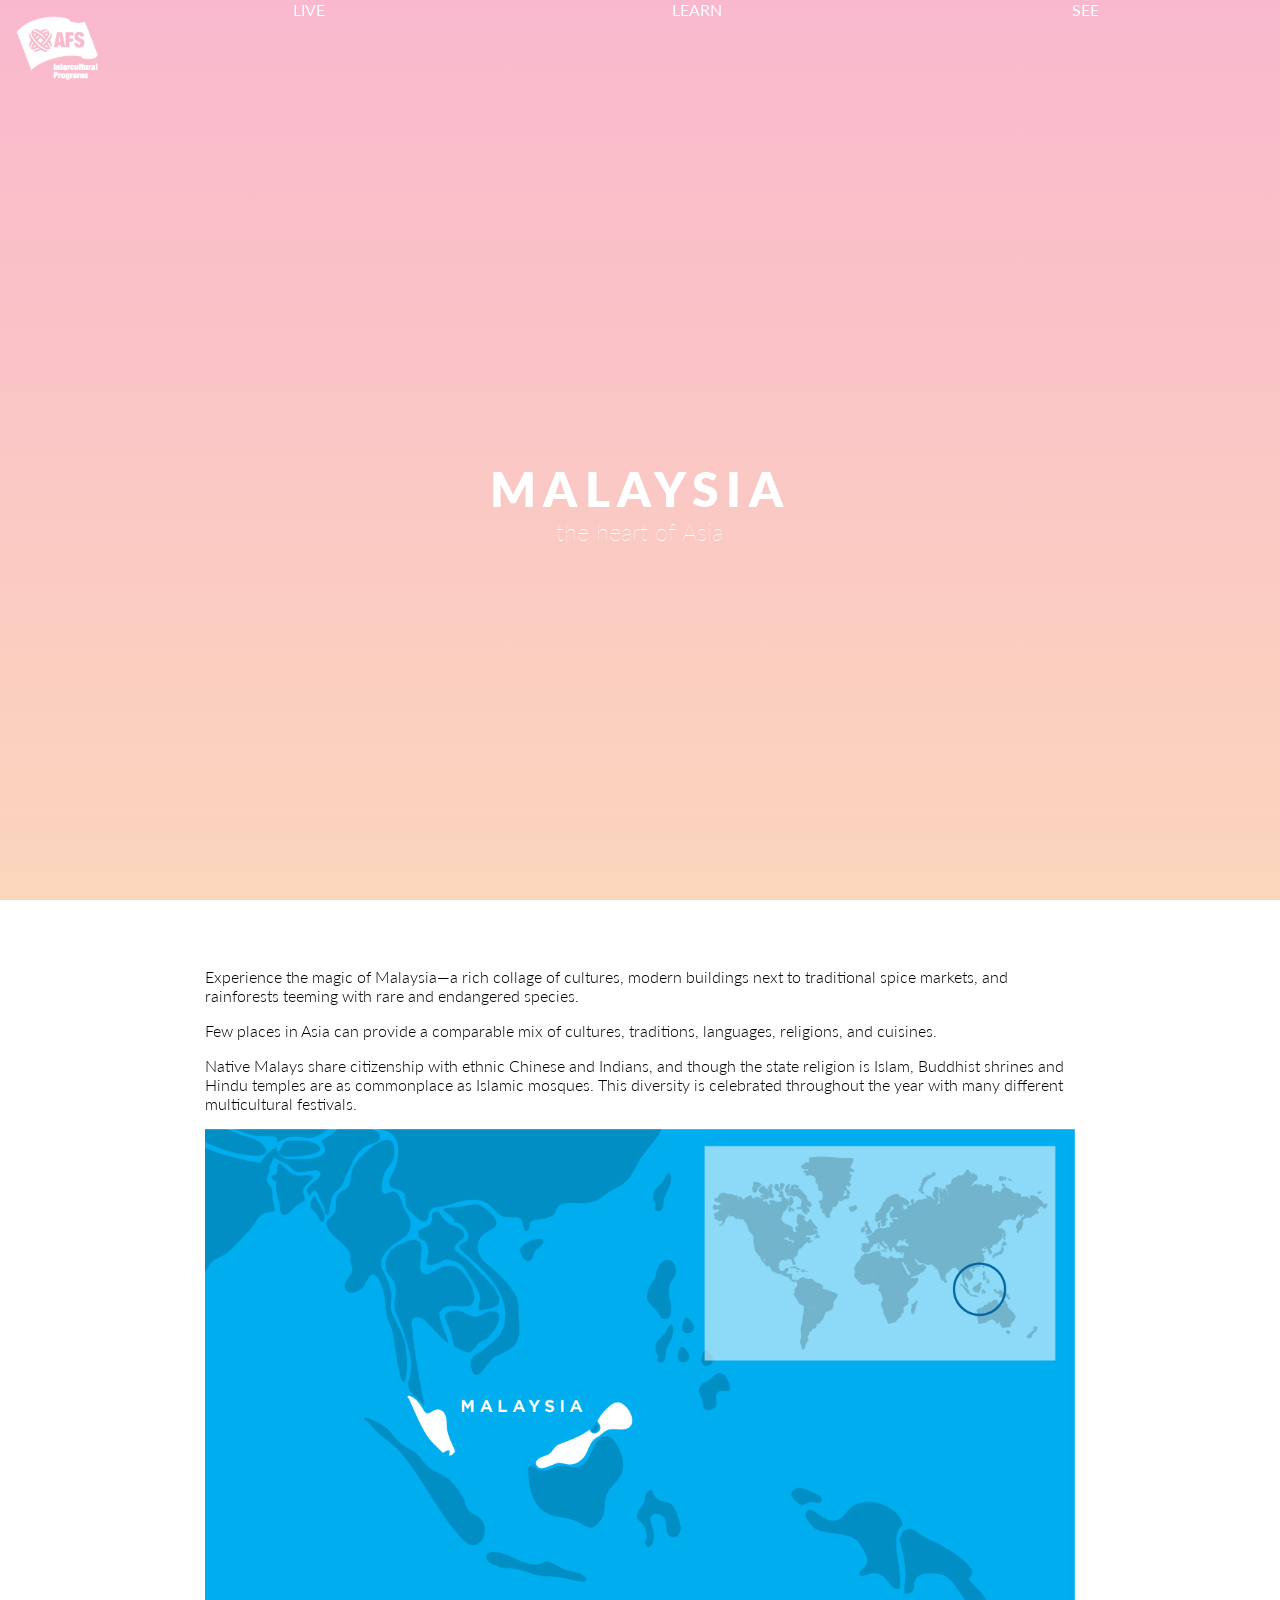
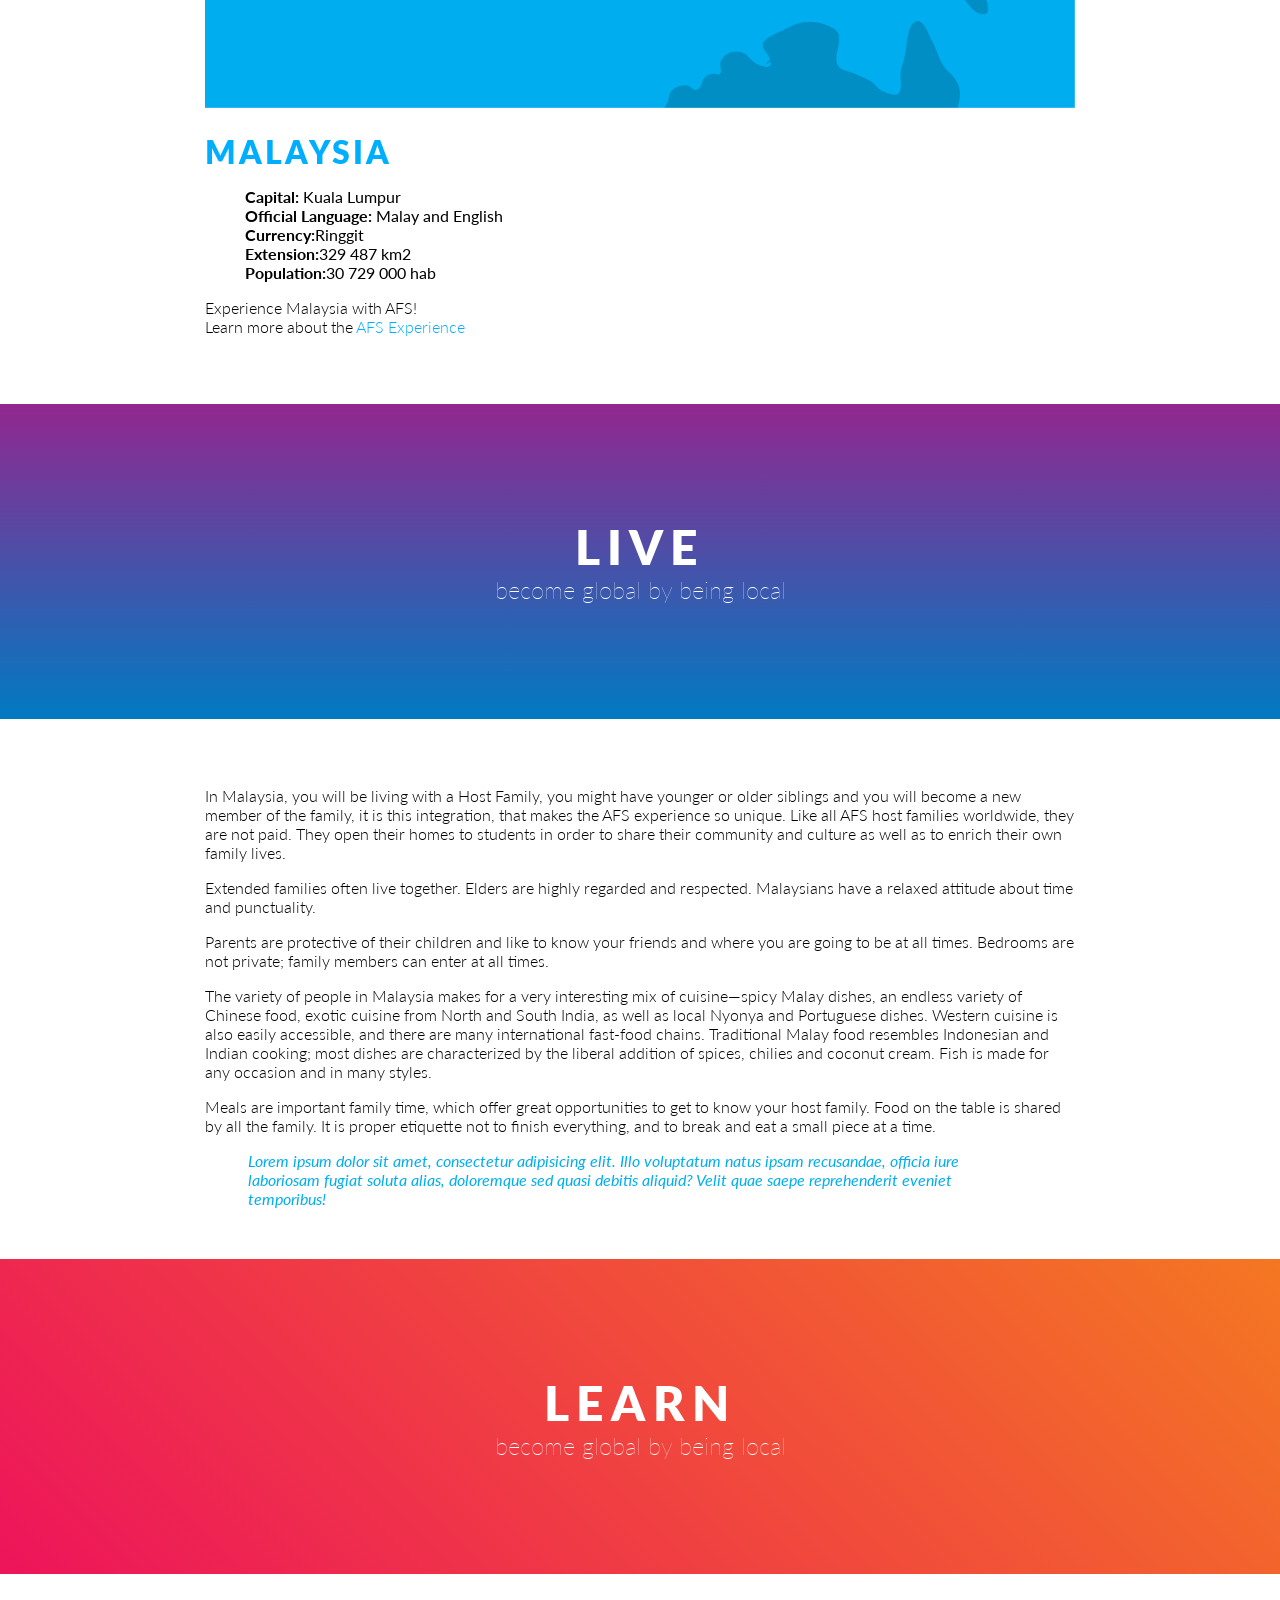
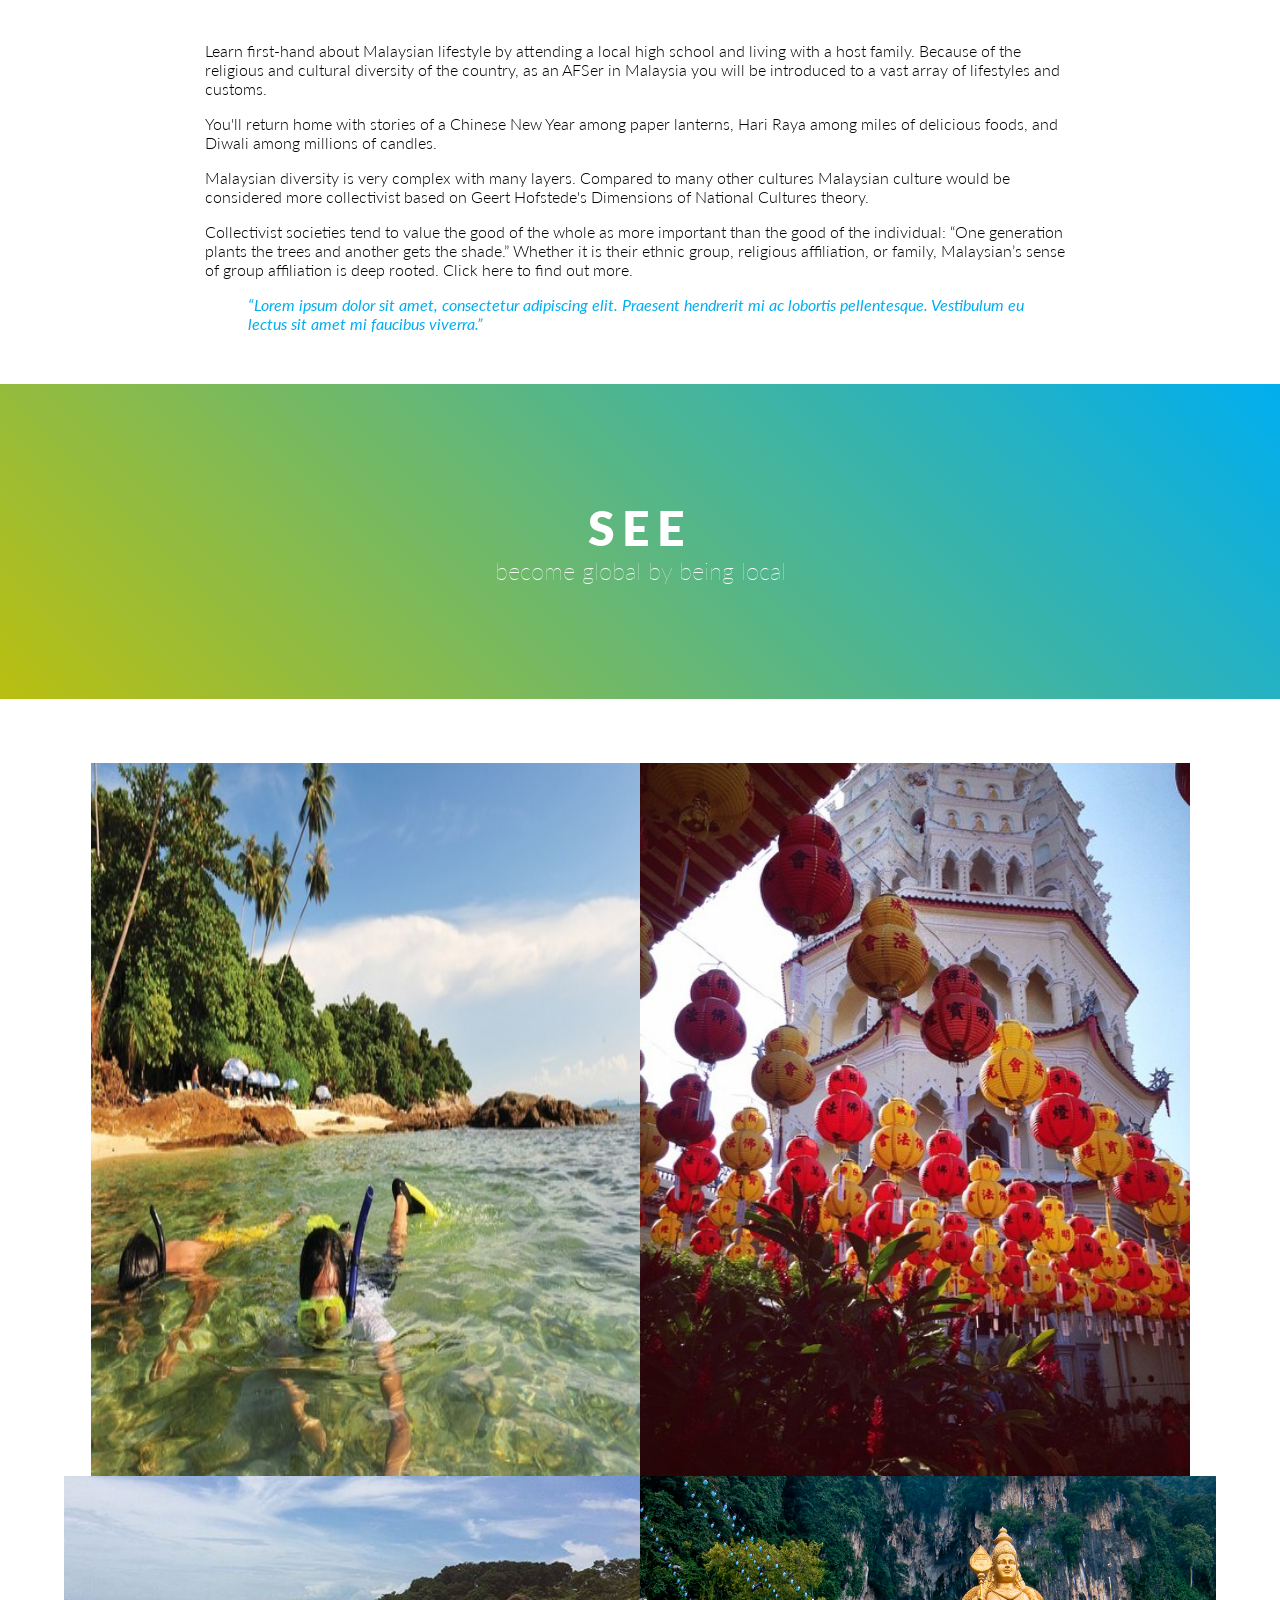
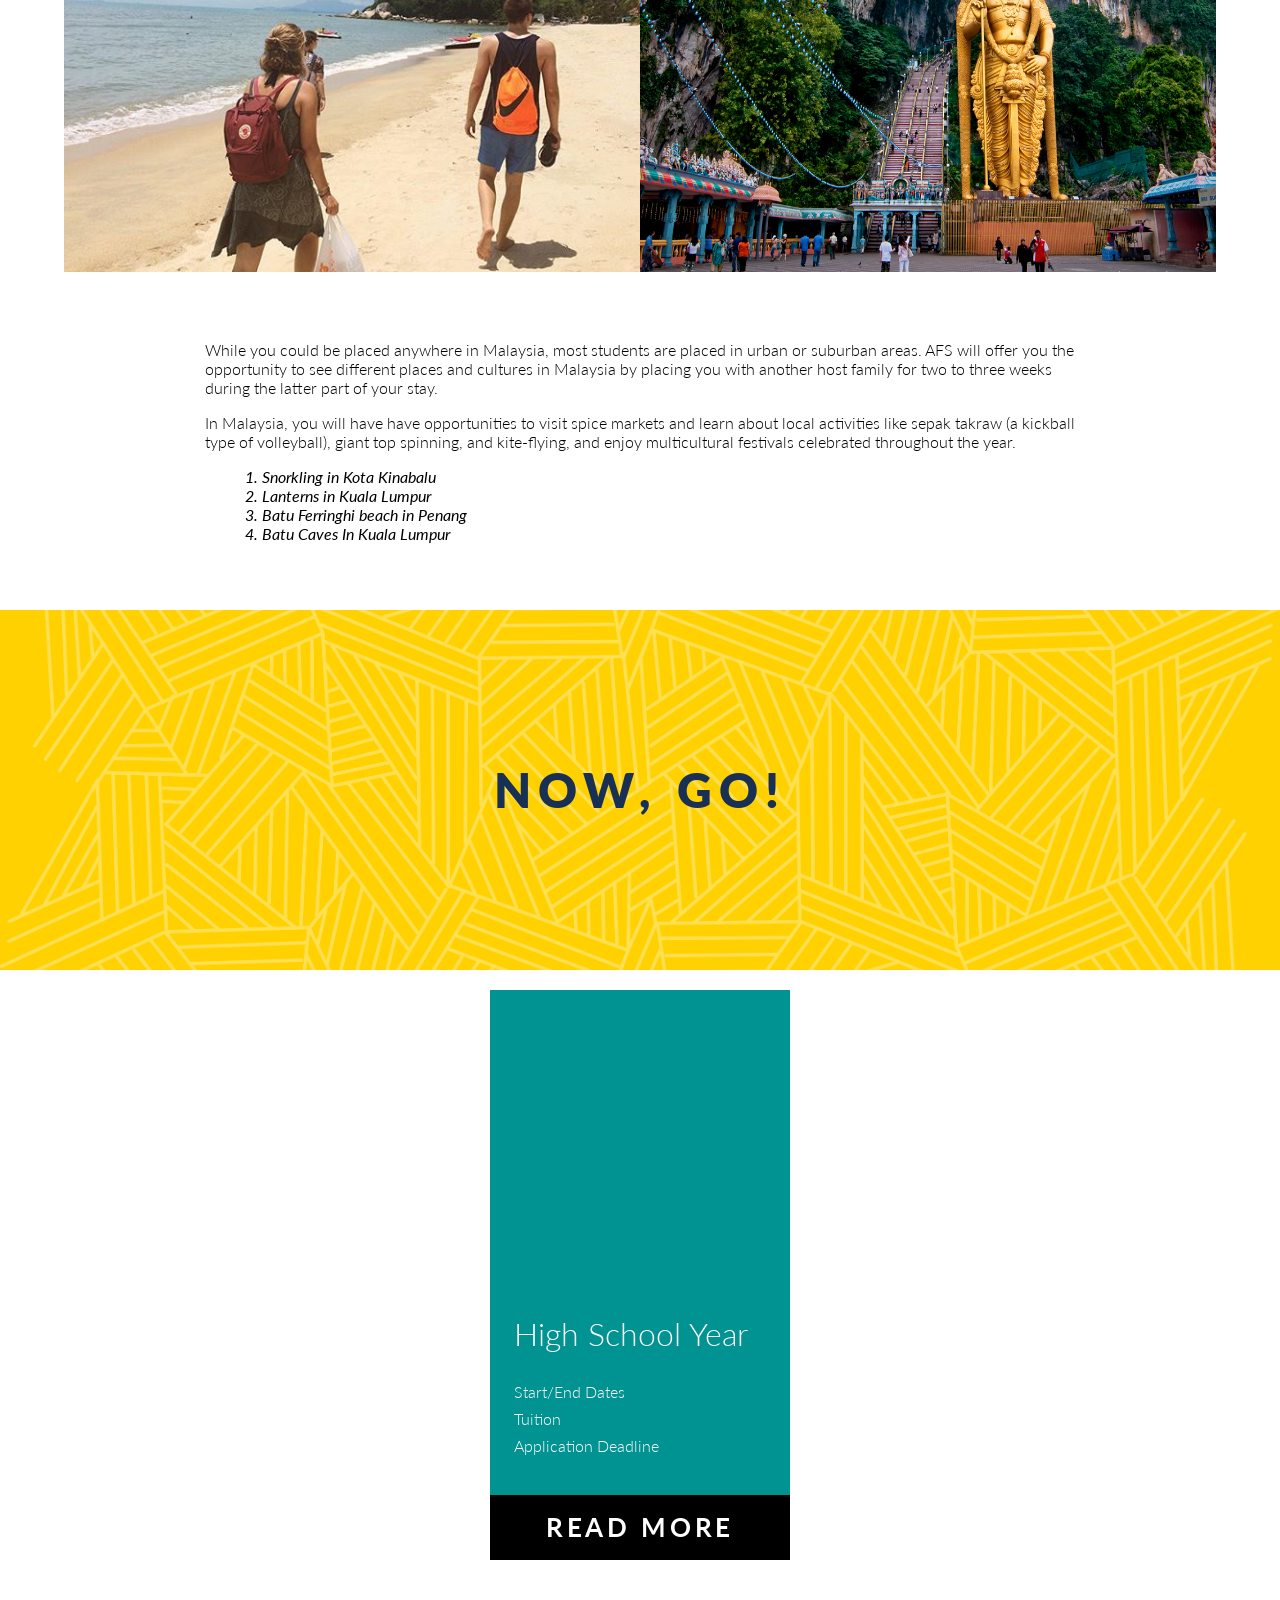
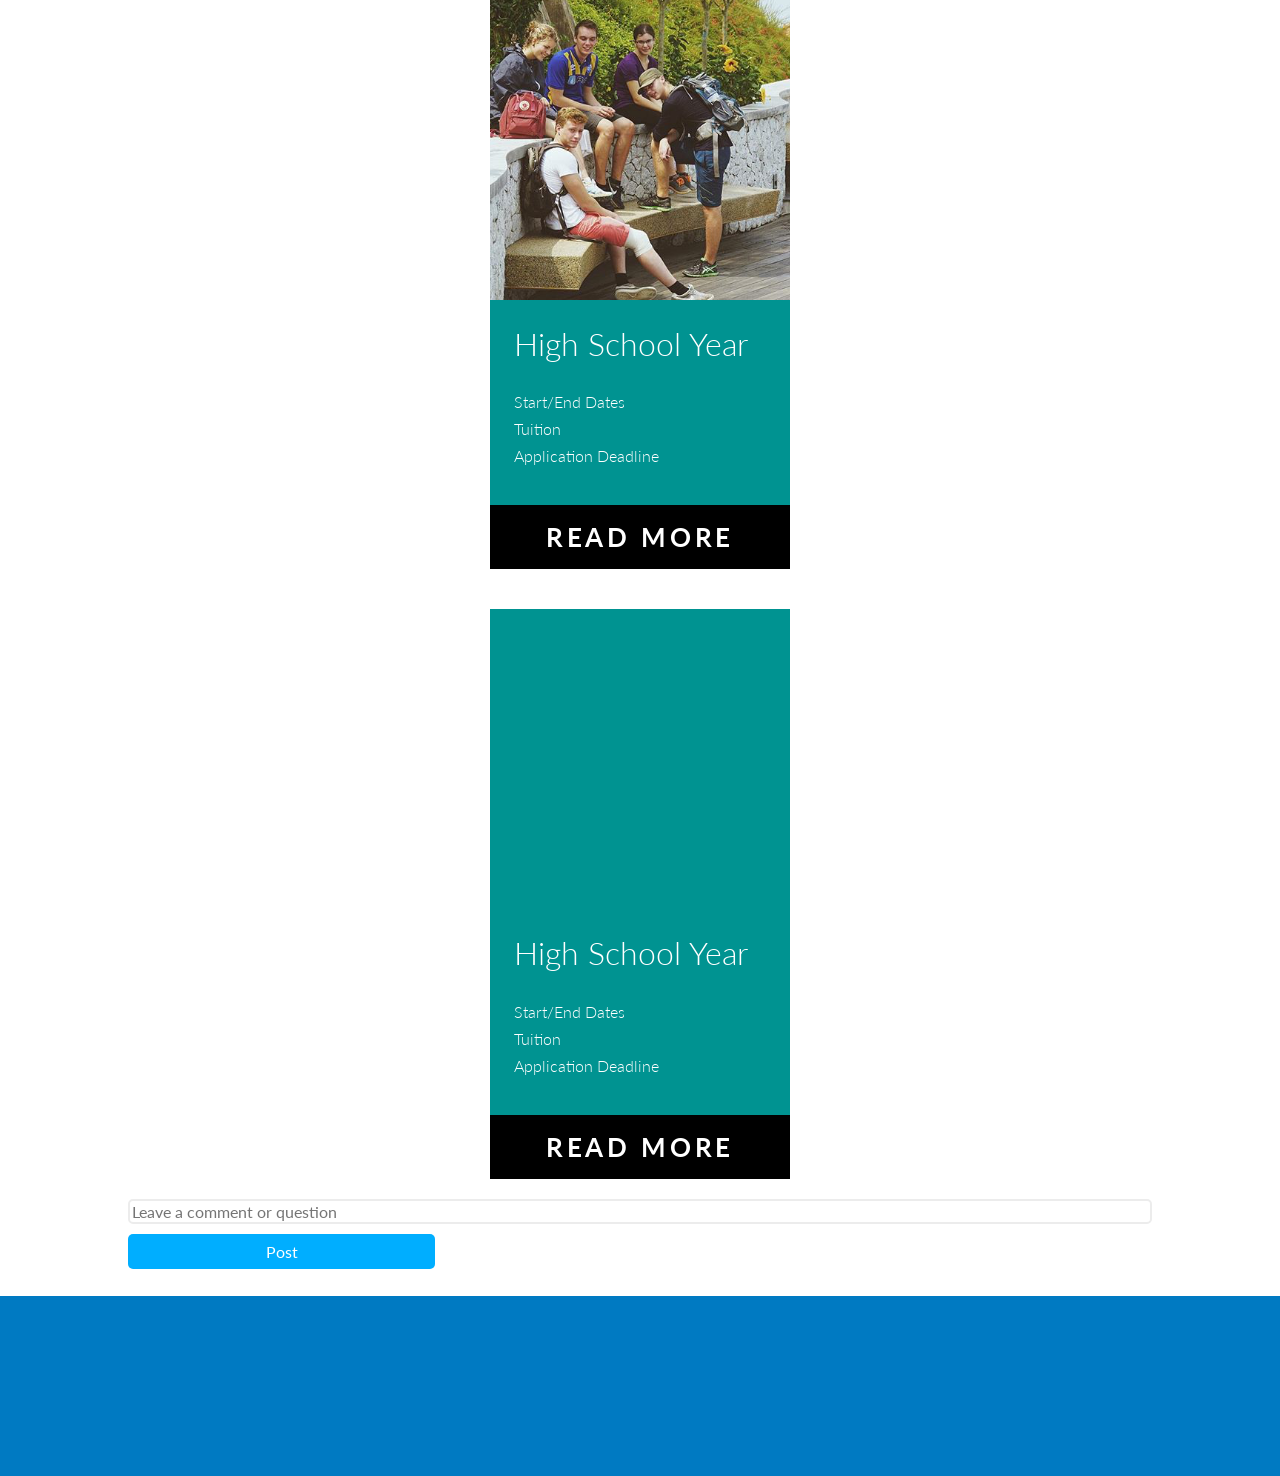
==== index.html @ bae93a2f "1.0 nav broken" ====
<!DOCTYPE html>
<html lang="en">

<head>
  <link href='https://fonts.googleapis.com/css?family=Lato:400,900,700,300italic,300,400italic' rel='stylesheet' type='text/css'>
  <meta charset="UTF-8">
  <meta name="viewport" content="width=device-width, initial-scale=1">
  <meta name="viewport" content="width=device-width, initial-scale=1.0">
  <title>Malaysia</title>
  <link rel="stylesheet" href="css/normalize.css">
  <link rel="stylesheet" href="css/style.css">

</head>

<body id="top">
  <header class="main-hero container">
    <video autoplay loop poster="polina.jpg" id="heroVideo">
      <source src="assets/video_1.webm" type="video/webm">
      <source src="assets/video_1.mp4" type="video/mp4">
    </video>
    <div class="headerContent">
      <div id="nav" class="nav container">
        <div class="logo">
          <img src="assets/logo-05.png" alt="logo" />
        </div>
        <div class="nav-buttons container">
          <a href="#live">LIVE</a>
          <a href="#learn">LEARN</a>
          <a href="#see">SEE</a>
          <a href="#top" id="arrowTop" class="arrow-top">
            <div class="arrowNav"></div>
          </a>
        </div>
      </div>
      <div class="hero-name-wrap">
        <h1 class="country hero-name">MALAYSIA</h1>
        <h2 class="tagline">the heart of Asia</h2>
      </div>
  </header>
  <main>
    <section class="Description content">
      <p>Experience the magic of Malaysia—a rich collage of cultures, modern buildings next to traditional spice markets, and rainforests teeming with rare and endangered species.</p>
      <p>Few places in Asia can provide a comparable mix of cultures, traditions, languages, religions, and cuisines. </p>
      <p>Native Malays share citizenship with ethnic Chinese and Indians, and though the state religion is Islam, Buddhist shrines and Hindu temples are as commonplace as Islamic mosques. This diversity is celebrated throughout the year with many different
        multicultural festivals.</p>
      <section class="country-stats">
        <div class="map">
          <img src="assets/map-05.png" alt="map">
        </div>
        <div class="stats">
          <h1>MALAYSIA</h1>
          <ul class="stats-categories">
            <li><b>Capital:  </b>Kuala Lumpur</li>
            <li><b>Official Language:  </b>Malay and English</li>
            <li><b>Currency:</b>Ringgit</li>
            <li><b>Extension:</b>329 487 km2</li>
            <li><b>Population:</b>30 729 000 hab</li>
          </ul>
          <p>Experience Malaysia with AFS!
            <br> Learn more about the <a href="#">AFS Experience</a></p>
        </div>
      </section>
    </section>

    <div id="live">
      <div class="live-hero-wrap hero-wrap">
        <section class=" live-hero container hero">
          <h1 class="hero-name">LIVE</h1>
          <h2 class="tagline">become global by being local</h2>
        </section>
      </div>
      <section class="content">
        <p>In Malaysia, you will be living with a Host Family, you might have younger or older siblings and you will become a new member of the family, it is this integration, that makes the AFS experience so unique. Like all AFS host families worldwide,
          they are not paid. They open their homes to students in order to share their community and culture as well as to enrich their own family lives. </p>
        <p>Extended families often live together. Elders are highly regarded and respected. Malaysians have a relaxed attitude about time and punctuality.</p>
        <p>Parents are protective of their children and like to know your friends and where you are going to be at all times. Bedrooms are not private; family members can enter at all times.</p>
        <p>The variety of people in Malaysia makes for a very interesting mix of cuisine—spicy Malay dishes, an endless variety of Chinese food, exotic cuisine from North and South India, as well as local Nyonya and Portuguese dishes. Western cuisine is
          also easily accessible, and there are many international fast-food chains. Traditional Malay food resembles Indonesian and Indian cooking; most dishes are characterized by the liberal addition of spices, chilies and coconut cream. Fish is made
          for any occasion and in many styles.</p>
        <p>Meals are important family time, which offer great opportunities to get to know your host family. Food on the table is shared by all the family. It is proper etiquette not to finish everything, and to break and eat a small piece at a time.</p>
        <blockquote> Lorem ipsum dolor sit amet, consectetur adipisicing elit. Illo voluptatum natus ipsam recusandae, officia iure laboriosam fugiat soluta alias, doloremque sed quasi debitis aliquid? Velit quae saepe reprehenderit eveniet temporibus!</blockquote>
      </section>
    </div>
    <div id="learn">
      <div class="learn-hero-wrap hero-wrap">
        <section class="learn-hero container hero ">
          <h1 class="hero-name">LEARN</h1>
          <h2 class="tagline">become global by being local</h2>
        </section>
      </div>
      <section class="content">
        <p>Learn first-hand about Malaysian lifestyle by attending a local high school and living with a host family. Because of the religious and cultural diversity of the country, as an AFSer in Malaysia you will be introduced to a vast array of lifestyles
          and customs.
        </p>
        <p>You'll return home with stories of a Chinese New Year among paper lanterns, Hari Raya among miles of delicious foods, and Diwali among millions of candles.</p>
        <p>Malaysian diversity is very complex with many layers. Compared to many other cultures Malaysian culture would be considered more collectivist based on Geert Hofstede's Dimensions of National Cultures theory.</p>
        <p>Collectivist societies tend to value the good of the whole as more important than the good of the individual: “One generation plants the trees and another gets the shade.” Whether it is their ethnic group, religious affiliation, or family, Malaysian’s
          sense of group affiliation is deep rooted. Click here to find out more.</p>
        <blockquote>“Lorem ipsum dolor sit amet, consectetur adipiscing elit. Praesent hendrerit mi ac lobortis pellentesque. Vestibulum eu lectus sit amet mi faucibus viverra.”</blockquote>
      </section>
    </div>
    <div id="see">
      <div class="see-hero-wrap hero-wrap">
        <section class="hero see-hero container">
          <h1 class="hero-name">SEE</h1>
          <h2 class="tagline">become global by being local</h2>
        </section>
      </div>
      <div class="photo-gallery container">
        <div class="photo-row container">
          <img src="assets/snorkling.jpg" alt="">
          <img src="assets/lanterns.png" alt="">
        </div>
        <div class="photo-row container">
          <img src="assets/beach.png" alt="">
          <img src="assets/caves.png" alt="">
        </div>
      </div>
      <div class="content">
        <p>While you could be placed anywhere in Malaysia, most students are placed in urban or suburban areas. AFS will offer you the opportunity to see different places and cultures in Malaysia by placing you with another host family for two to three weeks
          during the latter part of your stay.</p>
        <p>In Malaysia, you will have have opportunities to visit spice markets and learn about local activities like sepak takraw (a kickball type of volleyball), giant top spinning, and kite-flying, and enjoy multicultural festivals celebrated throughout
          the year.</p>
        <ol class="photo-tags">
          <li>1. Snorkling in Kota Kinabalu</li>
          <li>2. Lanterns in Kuala Lumpur</li>
          <li>3. Batu Ferringhi beach in Penang</li>
          <li>4. Batu Caves In Kuala Lumpur</li>
        </ol>
      </div>
    </div>
    <div class="nowgo hero container">
      <div class="texture container">
        <h1 class="hero-name">NOW, GO!</h1>
      </div>
    </div>
    <section class="programs container">
      <div class="program-cards container">
        <div class="program-hero ph1"></div>
        <div class="program-info">
          <h1>High School Year</h1>
          <ul>
            <li>Start/End Dates</li>
            <li>Tuition</li>
            <li>Application Deadline</li>
          </ul>
        </div>
        <a href="#" class="program-more">
          <h1>READ MORE</h1>
        </a>
      </div>
      <div class="program-cards container">
        <div class="program-hero ph2"></div>
        <div class="program-info">
          <h1>High School Year</h1>
          <ul>
            <li>Start/End Dates</li>
            <li>Tuition</li>
            <li>Application Deadline</li>
          </ul>
        </div>
        <a href="#" class="program-more">
          <h1>READ MORE</h1>
      </div>
      </a>
      <div class="program-cards container">
        <div class="program-hero ph3"></div>
        <div class="program-info">
          <h1>High School Year</h1>
          <ul>
            <li>Start/End Dates</li>
            <li>Tuition</li>
            <li>Application Deadline</li>
          </ul>
        </div>
        <a href="#" class="program-more">
          <h1>READ MORE</h1>
        </a>
      </div>
    </section>
    <div class="comments container">
      <input type="text" name="comments" placeholder="Leave a comment or question">
      <button>Post</button>
    </div>
  </main>
  <footer></footer>
  <script src="https://ajax.googleapis.com/ajax/libs/jquery/2.1.3/jquery.min.js"></script>
  <script src="js/script.js">
  </script>
</body>

</html>
---- css/style.css ----
* {
  font-family: 'Lato', sans-serif;
  box-sizing: border-box;
  overflow: auto;
}

.arrow-box {
  height: auto;
  background: linear-gradient(rgba(0, 0, 0, 0.3), rgba(0, 0, 0, 0.3));
  height: 3%;
}

.arrow-down {
  width: 0;
  height: 0;
  border-left: 10px solid transparent;
  border-right: 10px solid transparent;
  border-top: 10px solid #f47722;
  z-index: 300;
  margin: auto;
}

.arrow-top {
  display: none;
  width: 0;
}

.arrowNav {
  width: 0;
  height: 0;
  border-left: 10px solid transparent;
  border-right: 10px solid transparent;
  border-bottom: 10px solid white;
  z-index: 10000;
  margin: auto;
}

blockquote {
  padding: 0 5%;
  margin-left: auto;
  margin-right: auto;
  font-style: italic;
  color: #00aeef;
  margin: 0;
}

.comments {
  margin: auto;
  flex-direction: column;
  width: 80%;
}

.comments button {
  width: 30%;
  padding: 8px;
  background-color: #00aeff;
  border-radius: 5px;
  color: white;
  border: 0;
}

.comments button:hover {
  background-color: #007ac2;
}

.comments input {
  border-radius: 5px;
  border: 2px solid #ececec;
  margin-bottom: 10px;
}

.comments input:focus {
  border-radius: 3px solid #ececec;
}

.container {
  -webkit-display: flex;
  -moz-display: flex;
  -ms-display: flex;
  -o-display: flex;
  display: flex;
}

.content {
  margin: 0 8%;
  padding: 4% 8%;
}

.content p {
  font-weight: 300;
}

.country {
  align-self: center;
  font-size: 45px;
  margin: 0;
  letter-spacing: 0.15em;
}

footer {
  width: 100%;
  height: 20vh;
  background-color: #007ac2;
  margin-top: 3vh;
}

.hero {
  color: white;
  background-size: cover;
  position: relative;
  flex-direction: column;
  align-items: center;
  justify-content: center;
}

.hero h1 {
  margin: 0;
  font-weight: 800;
  letter-spacing: 0.15em;
}

.hero-name {
  font-size: 3em;
  font-weight: 800;
}

.hero-name-wrap {
  margin: auto;
  text-align: center;
}

.hero-wrap {
  height: 35vh;
  overflow: hidden;
}

.live-hero-wrap {
  background: linear-gradient(#92278f, #007ac2);
}

.live-hero {
  background-image: url("../assets/food-05.png");
  background-size: contain;
  background-attachment: fixed;
  background-repeat: no-repeat;
  overflow: hidden;
  z-index: 100;
  height: 100%;
}

.learn-hero {
  background-image: url("../assets/hand-05.png");
  background-size: contain;
  background-attachment: fixed;
  background-repeat: no-repeat;
  background-position: top left;
  overflow: hidden;
  z-index: 100;
  height: 100%;
}

.learn-hero-wrap {
  background: linear-gradient(45deg, #ed145b, #f47722);
}

.logo {
  height: auto;
  overflow: hidden;
}

.logo img {
  max-width: 100%;
  max-height: 100%;
  padding: 15px;
}

/*.main-content {
  flex-direction: column;
  width: 100%;
  height: 100%;
  justify-content: space-between;
  top: 0;
  left: 0;
  background-image: url('../assets/towers-05.png');
  background-size: contain;
  background-attachment: fixed;
  background-repeat: no-repeat;
  background-position: bottom right;
  overflow: hidden;
}*/
.main-hero {
  /*background: linear-gradient(rgba(237, 20, 91, 1), rgba(244, 119, 34, 1));*/
  color: white;
  top: 0;
  right: 0;
  bottom: 0;
  left: 0;
  height: 100vh;
  width: 100%;
  background-size: cover;
  flex-direction: column;
}

.map img {
  width: 100%;
}

.nav {
  flex-direction: row;
  width: 100%;
  overflow: hidden;
  z-index: 10000;
  position: relative;
}

.navScroll {
  position: fixed;
  flex-direction: row;
  top: 0;
  left: 0;
  width: 100%;
  overflow: hidden;
  height: 5%;
  z-index: 100000;
  justify-content: center;
  background: linear-gradient(rgba(0, 0, 0, 0.5), rgba(0, 0, 0, 0.5));
}

.navScroll .logo {
  display: none;
}

.nav ul {
  padding: 0;
  margin: 0;
}

.nav-buttons {
  flex-direction: row;
  width: 100%;
  justify-content: space-around;
  overflow: hidden;
  align-items: center;
  z-index: 10000;
}

.nav-buttons a {
  color: white;
  text-decoration: none;
  width: 100%;
  height: 100%;
  flex: auto;
  text-align: center;
  overflow: hidden;
}

.nowgo {
  background: #ffd100;
}

.photo-gallery {
  padding: 5%;
  padding-bottom: 0;
  width: 100%;
  flex-wrap: wrap;
  justify-content: center;
  flex-direction: row;
}

.photo-gallery img {
  height: 100%;
  width: 100%;
}

.photo-row:first-child {
  align-items: flex-end;
}

.photo-tags li {
  font-style: italic;
  font-weight: 400;
}

.ph1 {
  background-image: url("../assets/program1.jpg");
}

.ph2 {
  background-image: url("../assets/program2.png");
}

.ph3 {
  background-image: url("../assets/program3.jpg");
}

.programs {
  flex-direction: column;
}

.program-info {
  padding: 8%;
}

.program-info h1 {
  font-weight: 300;
  margin-top: 0;
}

.program-info ul {
  padding: 0;
  font-weight: 300;
}

.program-info li {
  padding-top: 8px;
  overflow: hidden;
}

.program-cards {
  background-color: #009391;
  color: white;
  flex-direction: column;
  width: 300px;
  margin: 20px auto;
}

.program-hero {
  height: 300px;
  background-size: cover;
  background-position: center;
  width: 300px;
}

.program-more {
  background-color: black;
  font-weight: 800;
  font-size: 0.8em;
  text-align: center;
  letter-spacing: 0.3em;
  color: white;
  text-decoration: none;
}

.program-more:hover {
  background-color: #008345;
}

.see-hero {
  background-image: url("../assets/flower-05.png");
  background-size: contain;
  background-attachment: fixed;
  background-repeat: no-repeat;
  overflow: hidden;
  z-index: 100;
  height: 100%;
}

.see-hero-wrap {
  background: linear-gradient(45deg, #babf10, #00aeef);
}

.stats h1 {
  color: #00aeff;
  font-weight: 800;
  letter-spacing: 0.1em;
  margin-bottom: 0;
}

.stats a {
  text-decoration: none;
  color: #00aeff;
}

.tagline {
  align-self: center;
  margin: 0;
  font-weight: 100;
}

.texture {
  background: url("../assets/texture-05.png");
  background-position: center;
  text-align: center;
  background-size: cover;
  height: 40vh;
  width: 100%;
  max-width: 1280px;
  justify-content: center;
  align-items: center;
}

.texture h1 {
  color: #193056;
}

/**** videoBackground ****/
#heroVideo {
  z-index: -1000;
  position: absolute;
  top: 50%;
  left: 50%;
  min-width: 100%;
  min-height: 100%;
  width: auto;
  height: auto;
  z-index: -100;
  -webkit-transform: translateX(-50%) translateY(-50%);
  transform: translateX(-50%) translateY(-50%);
  background: linear-gradient(rgba(237, 20, 91, 0.3), rgba(244, 119, 34, 0.3));
  background-size: cover;
}

.headerContent {
  display: flex;
  justify-content: space-between;
  flex-direction: column;
  height: 100%;
  width: 100%;
  overflow: hidden;
  /*  top: 50%;
  left: 50%;
  min-width: 100%;
  min-height: 100%;*/
  z-index: 1000;
}
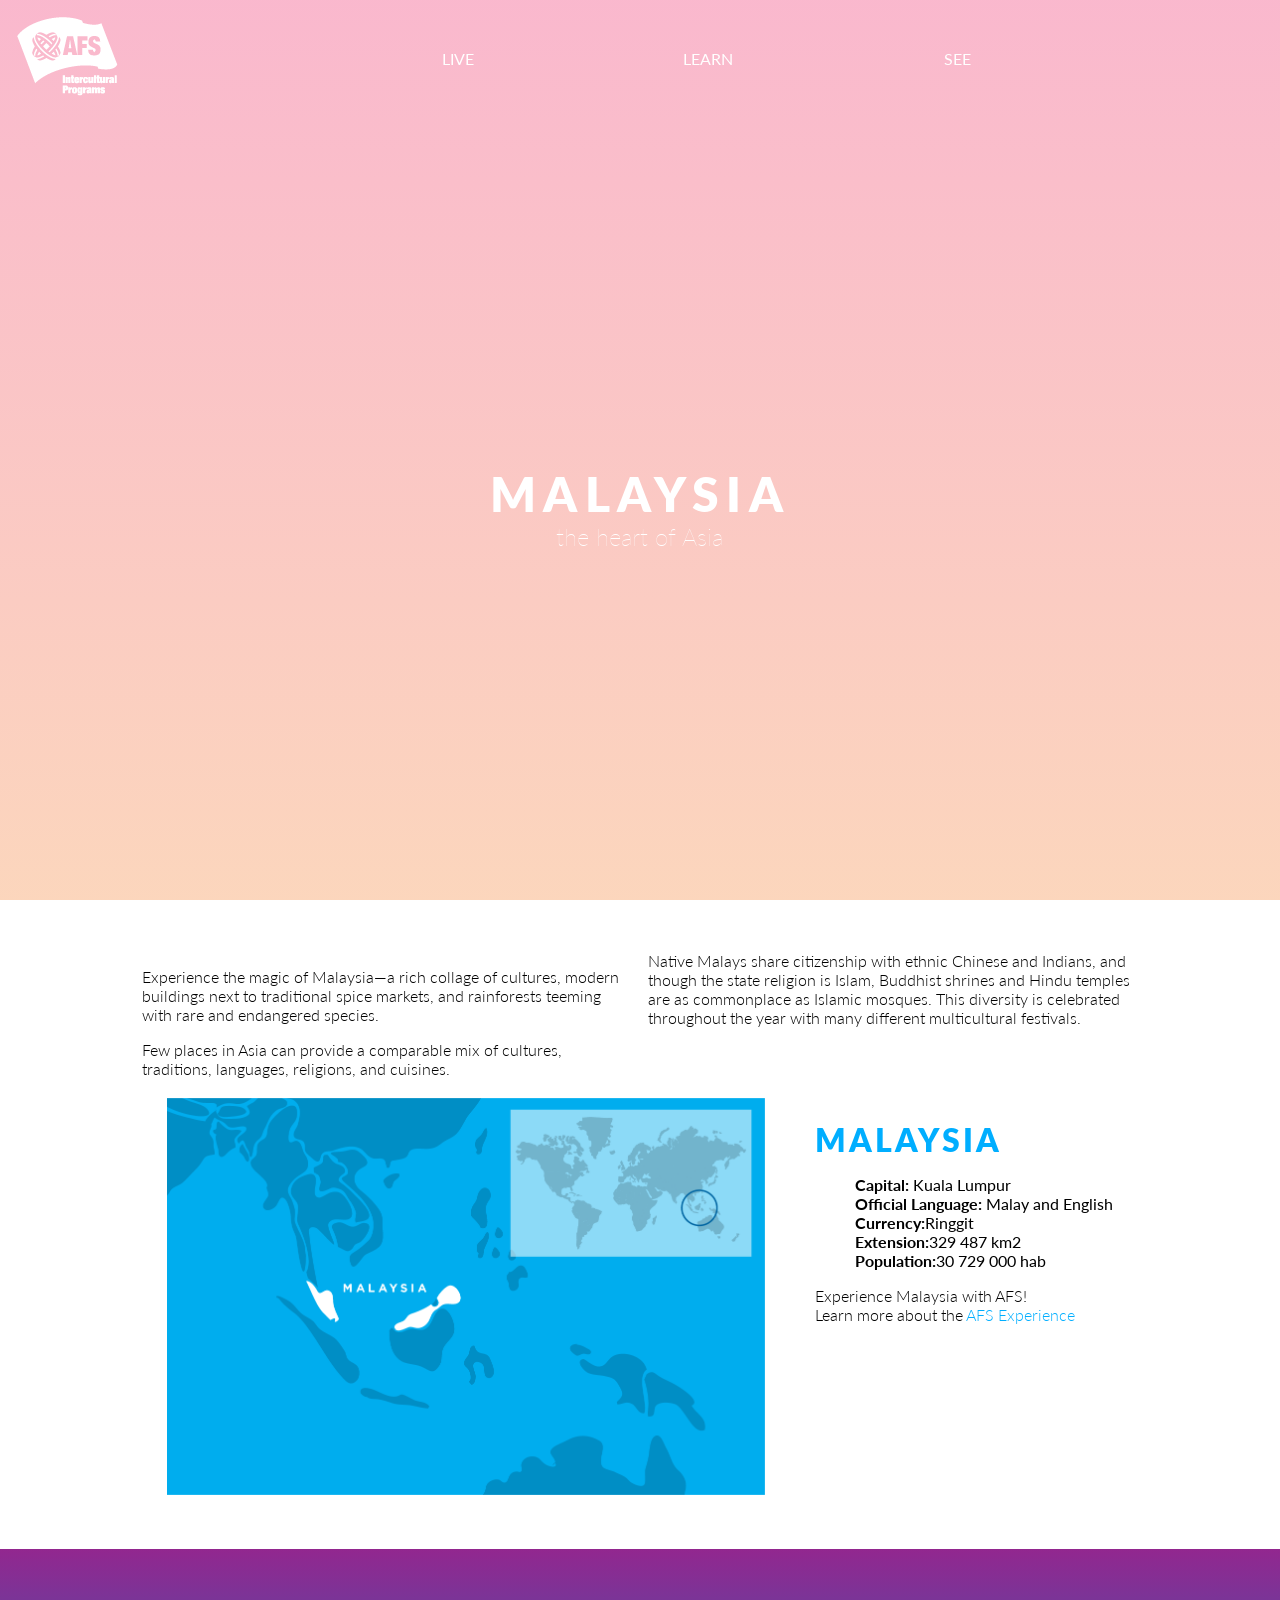
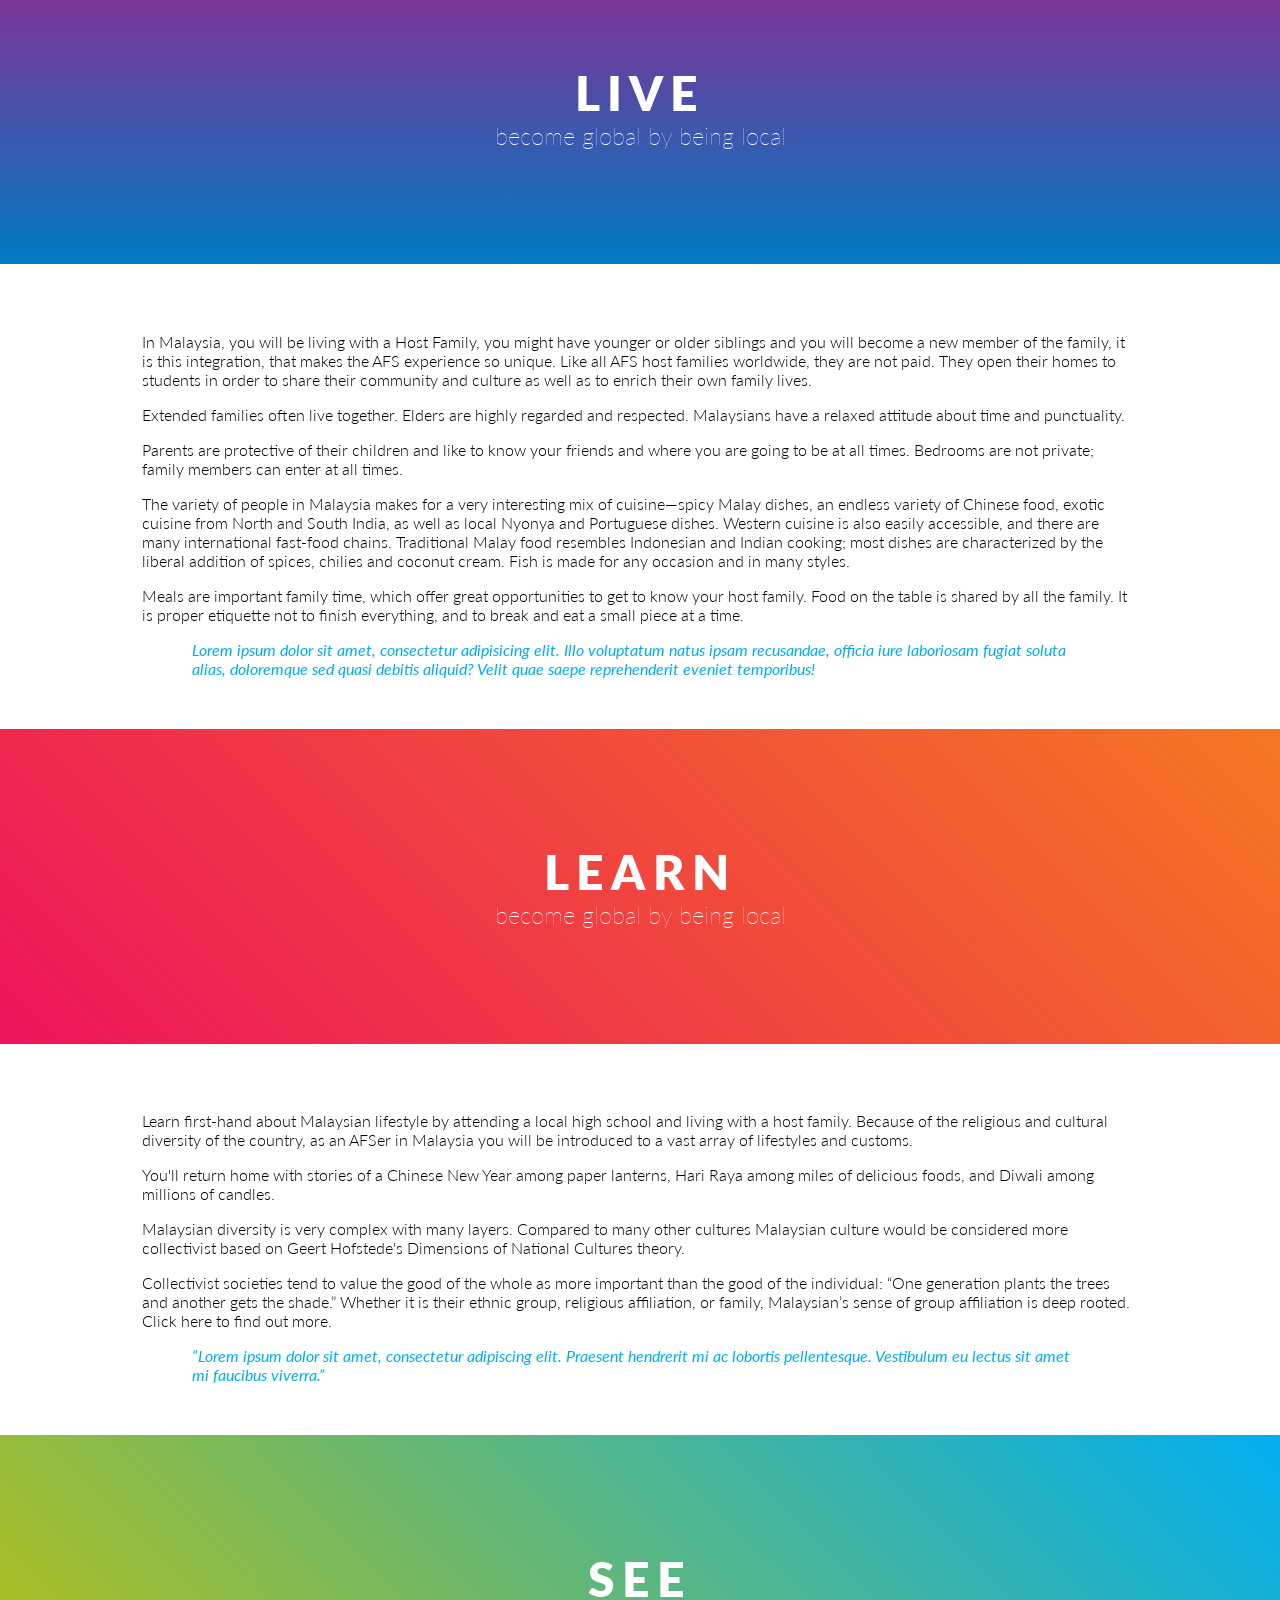
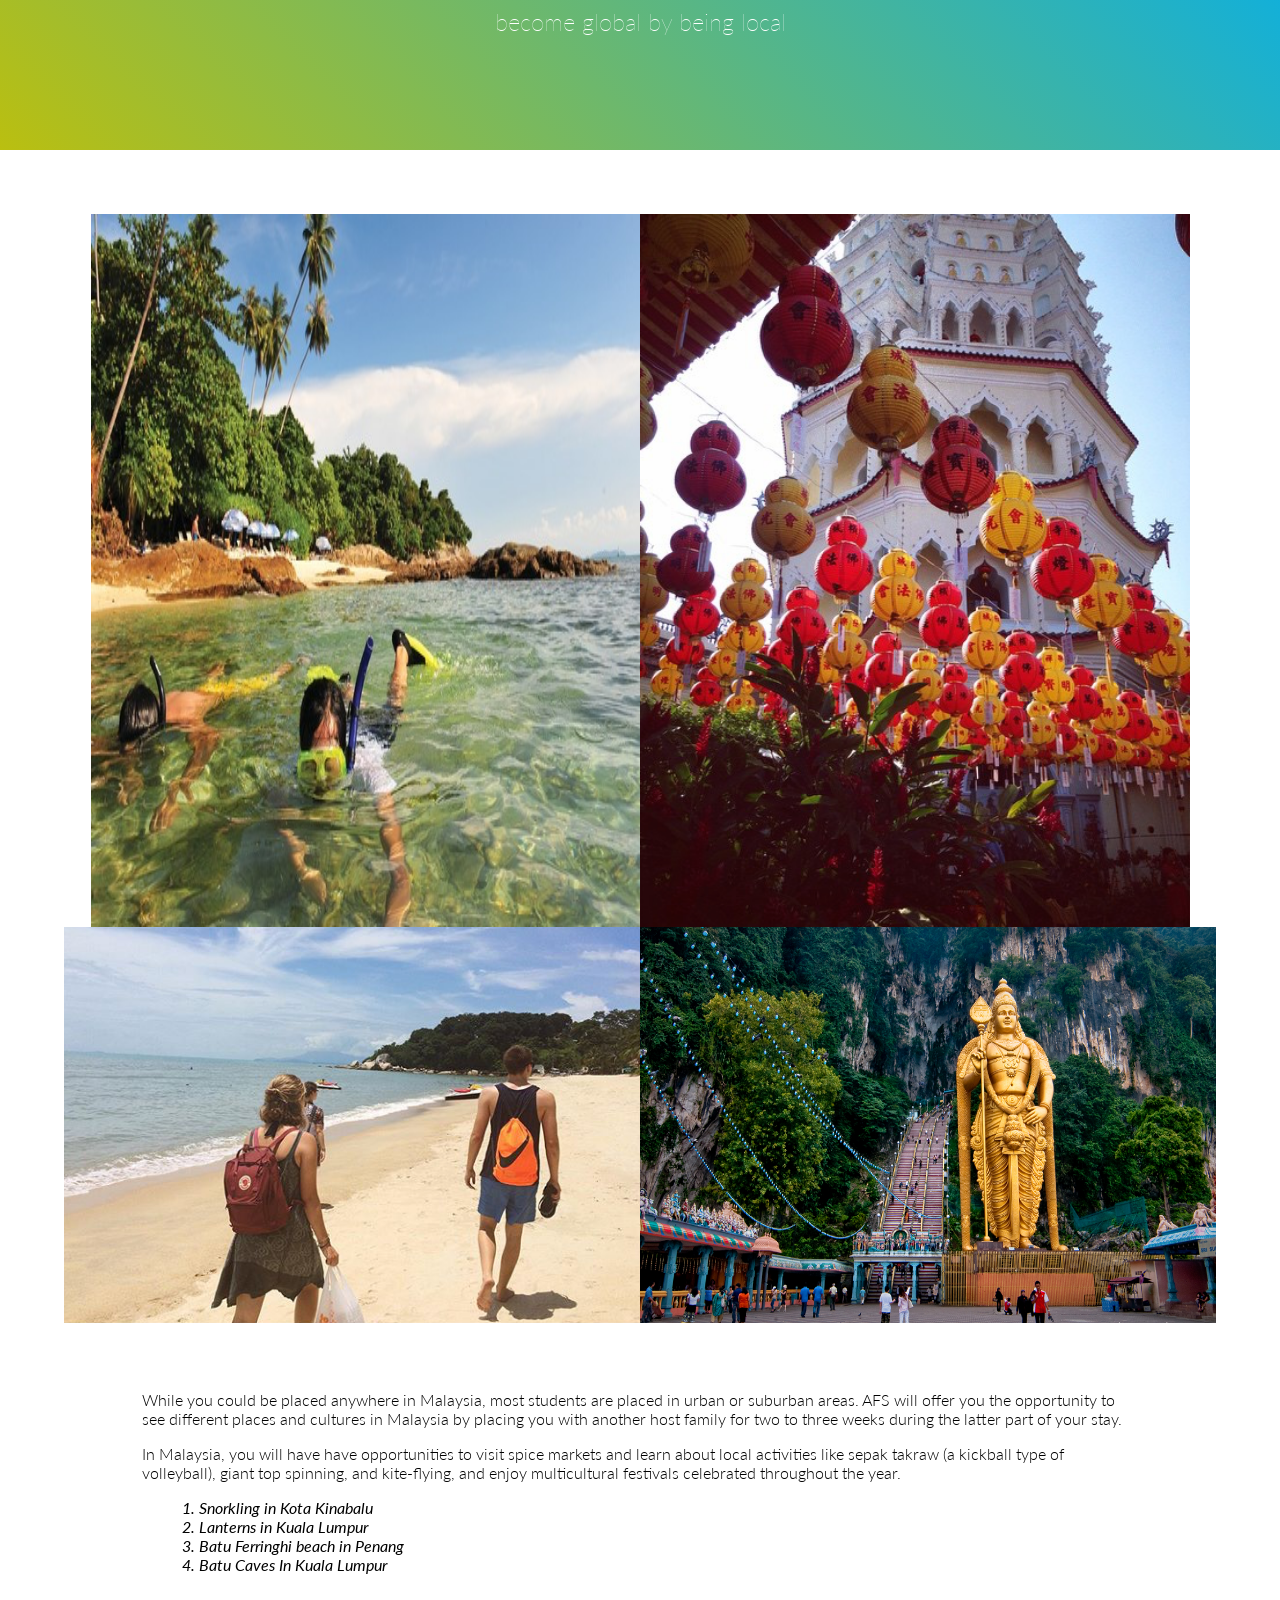
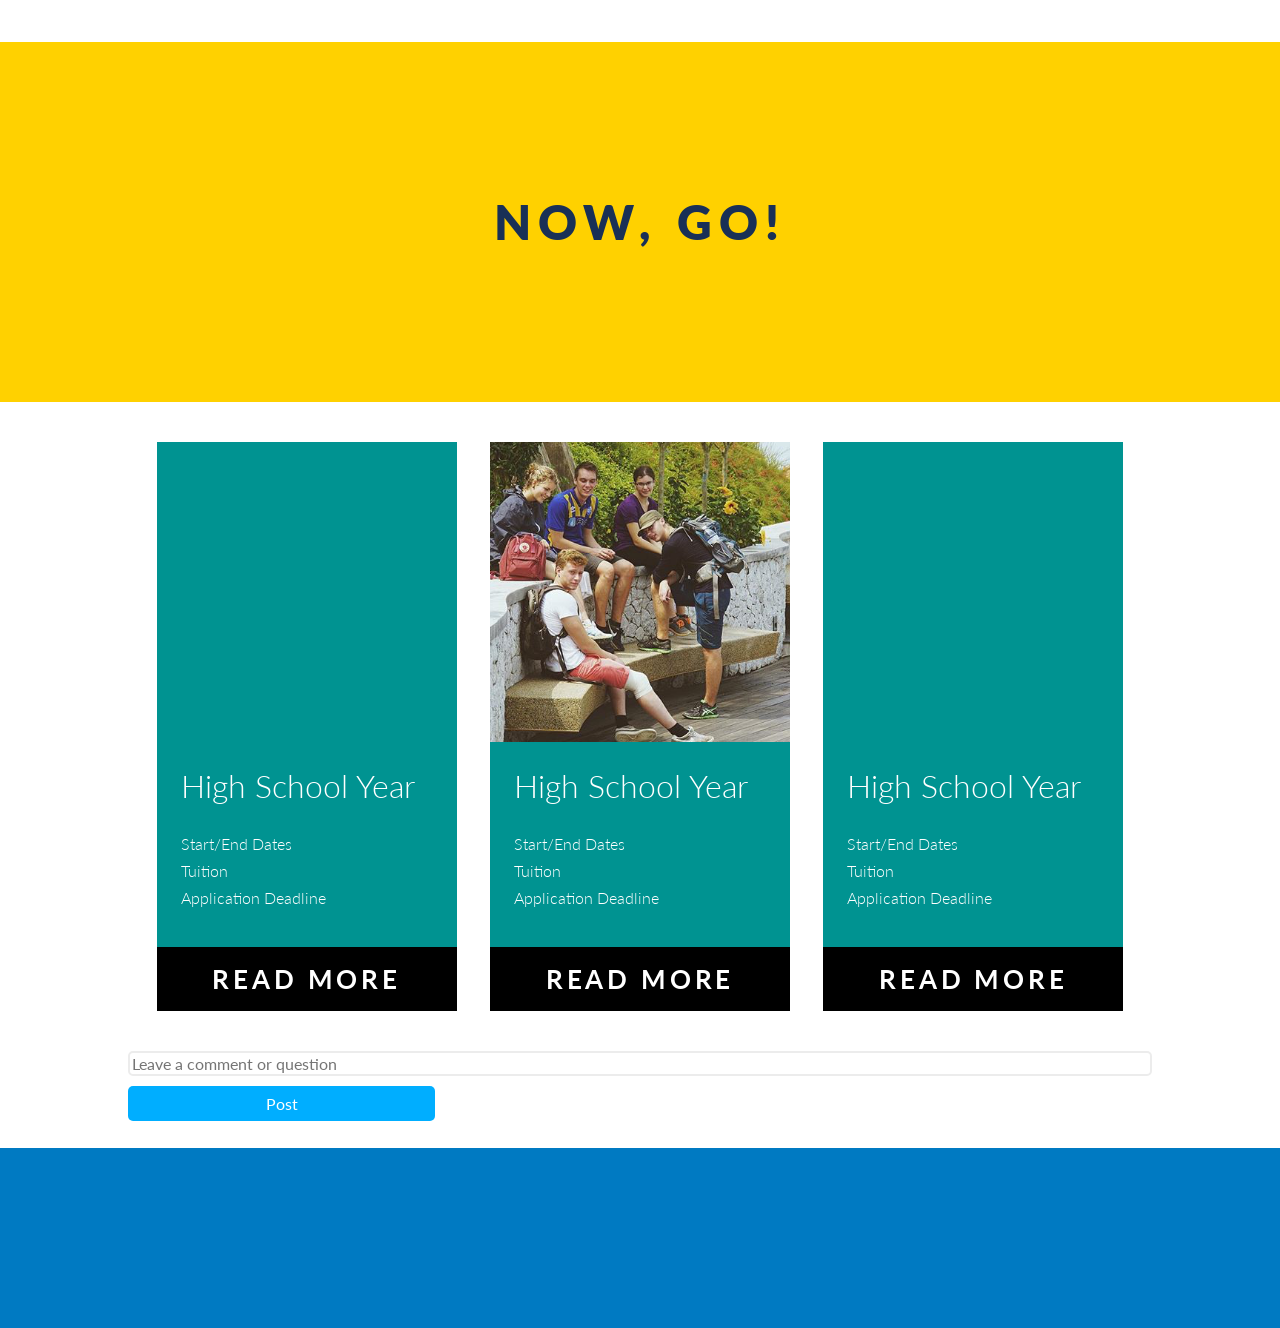
==== commit 93262546: "2.0" ====
--- a/index.html
+++ b/index.html
@@ -38,12 +38,15 @@
       </div>
   </header>
   <main>
-    <section class="Description content">
-      <p>Experience the magic of Malaysia—a rich collage of cultures, modern buildings next to traditional spice markets, and rainforests teeming with rare and endangered species.</p>
-      <p>Few places in Asia can provide a comparable mix of cultures, traditions, languages, religions, and cuisines. </p>
-      <p>Native Malays share citizenship with ethnic Chinese and Indians, and though the state religion is Islam, Buddhist shrines and Hindu temples are as commonplace as Islamic mosques. This diversity is celebrated throughout the year with many different
-        multicultural festivals.</p>
-      <section class="country-stats">
+    <section class="Description content container">
+      <div class="descriptionText">
+        <p>Experience the magic of Malaysia—a rich collage of cultures, modern buildings next to traditional spice markets, and rainforests teeming with rare and endangered species.</p>
+        <p>Few places in Asia can provide a comparable mix of cultures, traditions, languages, religions, and cuisines. </p>
+        <p>Native Malays share citizenship with ethnic Chinese and Indians, and though the state religion is Islam, Buddhist shrines and Hindu temples are as commonplace as Islamic mosques. This diversity is celebrated throughout the year with many different
+          multicultural festivals.</p>
+      </div>
+
+      <section class="country-stats container">
         <div class="map">
           <img src="assets/map-05.png" alt="map">
         </div>
--- a/css/style.css
+++ b/css/style.css
@@ -2,6 +2,12 @@
   font-family: 'Lato', sans-serif;
   box-sizing: border-box;
   overflow: auto;
+}
+
+html,
+body {
+  max-width: 100%;
+  overflow-x: hidden;
 }
 
 .arrow-box {
@@ -95,6 +101,14 @@
   font-size: 45px;
   margin: 0;
   letter-spacing: 0.15em;
+}
+
+.country-stats {
+  flex-direction: column;
+}
+
+.Description {
+  flex-direction: column;
 }
 
 footer {
@@ -189,7 +203,6 @@
   overflow: hidden;
 }*/
 .main-hero {
-  /*background: linear-gradient(rgba(237, 20, 91, 1), rgba(244, 119, 34, 1));*/
   color: white;
   top: 0;
   right: 0;
@@ -199,6 +212,11 @@
   width: 100%;
   background-size: cover;
   flex-direction: column;
+  overflow: hidden;
+}
+
+.map {
+  width: 50%;
 }
 
 .map img {
@@ -238,6 +256,8 @@
 .nav-buttons {
   flex-direction: row;
   width: 100%;
+  max-width: 750px;
+  margin: auto;
   justify-content: space-around;
   overflow: hidden;
   align-items: center;
@@ -295,6 +315,10 @@
 
 .programs {
   flex-direction: column;
+  max-width: 1000px;
+  margin: auto;
+  padding-top: 20px;
+  padding-bottom: 20px;
 }
 
 .program-info {
@@ -379,6 +403,7 @@
 
 .texture {
   background: url("../assets/texture-05.png");
+  background-attachment: fixed;
   background-position: center;
   text-align: center;
   background-size: cover;
@@ -423,3 +448,43 @@
   min-height: 100%;*/
   z-index: 1000;
 }
+
+/* MEDIA QUERIES */
+@media screen and (max-width: 745px) {
+  .main-hero {
+    background: linear-gradient(#ed145b, #f47722);
+  }
+  .headerContent {
+    background-image: url("../assets/towers-05.png");
+    background-size: contain;
+    background-attachment: fixed;
+    background-repeat: no-repeat;
+    background-position: bottom right;
+    overflow: hidden;
+  }
+}
+
+@media screen and (min-width: 745px) {
+  .content {
+    max-width: 1200px;
+    margin: auto;
+  }
+  .Description .descriptionText {
+    column-count: 2;
+  }
+  .Description .country-stats {
+    flex-direction: row;
+    justify-content: space-around;
+    margin-top: 20px;
+  }
+  .Description .country-stats .map {
+    width: 60%;
+  }
+}
+
+@media screen and (min-width: 480px) {
+  .programs {
+    flex-direction: row;
+    flex-wrap: wrap;
+  }
+}
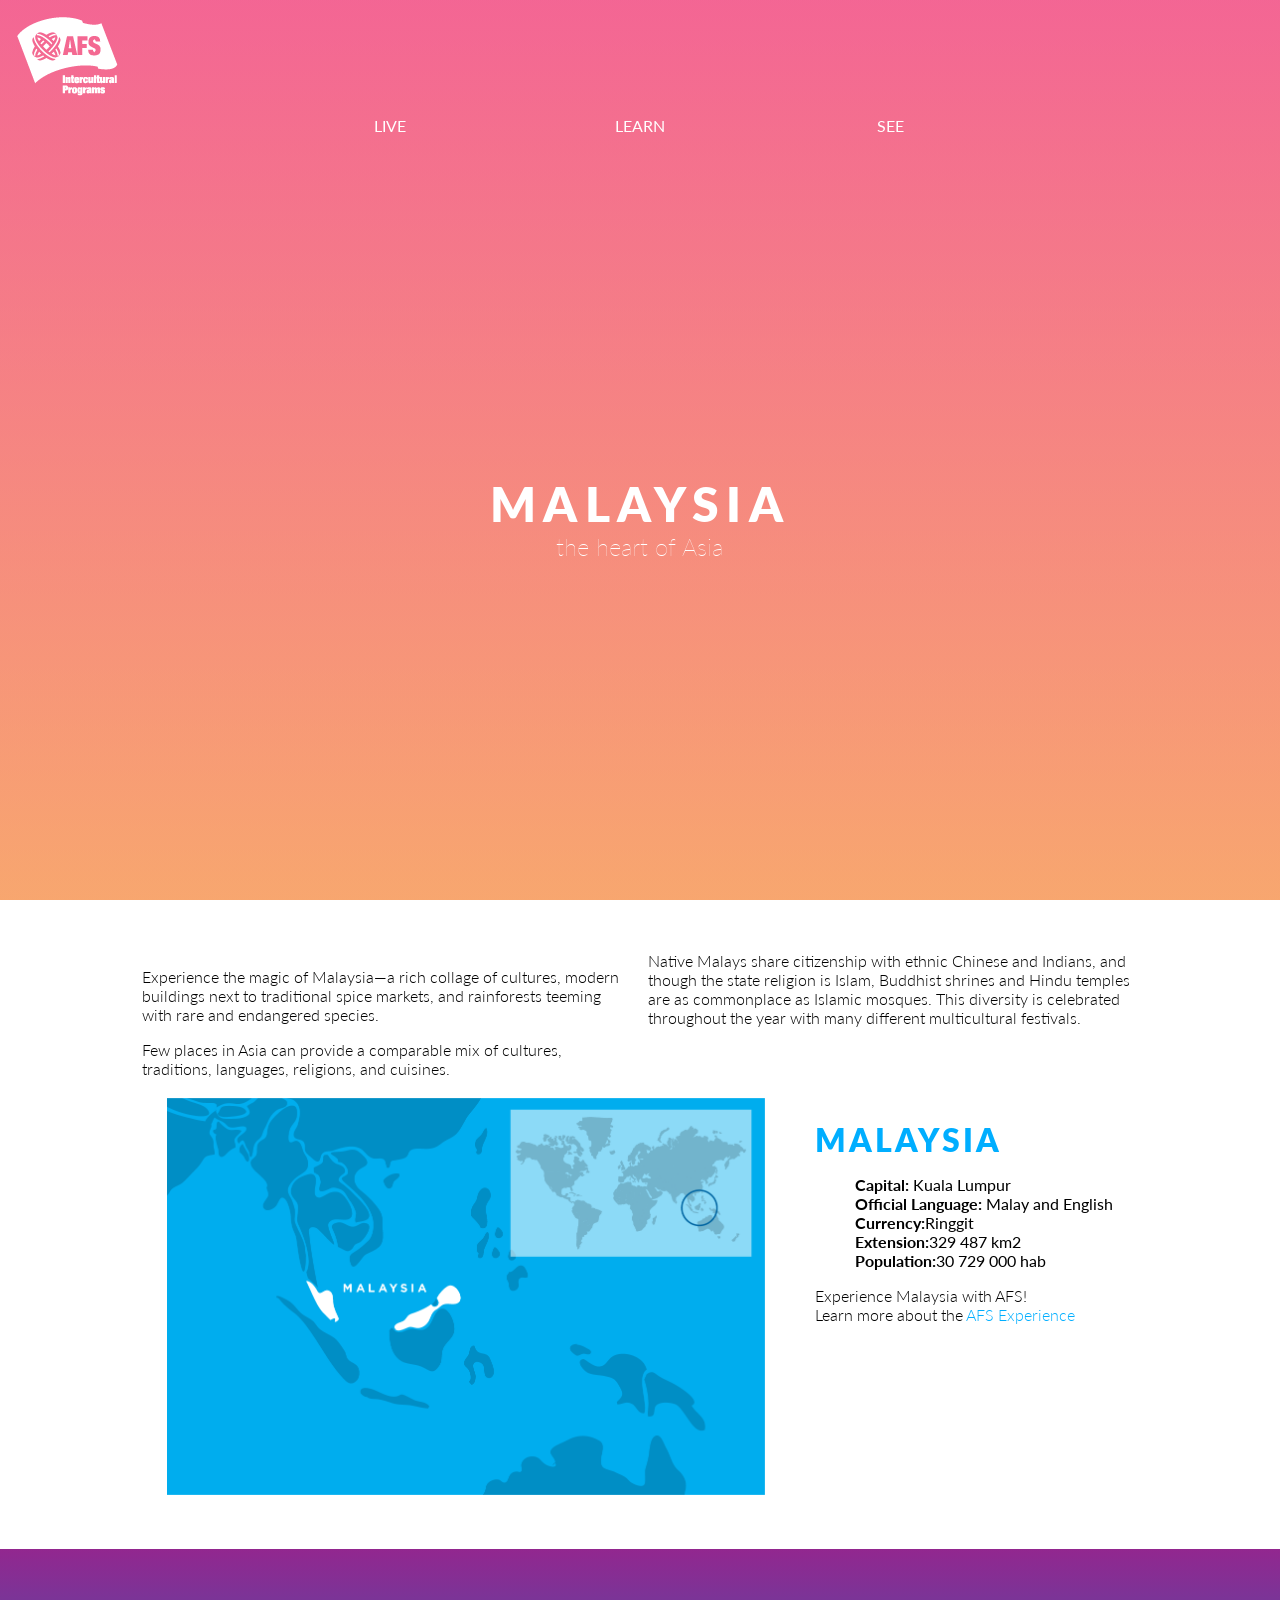
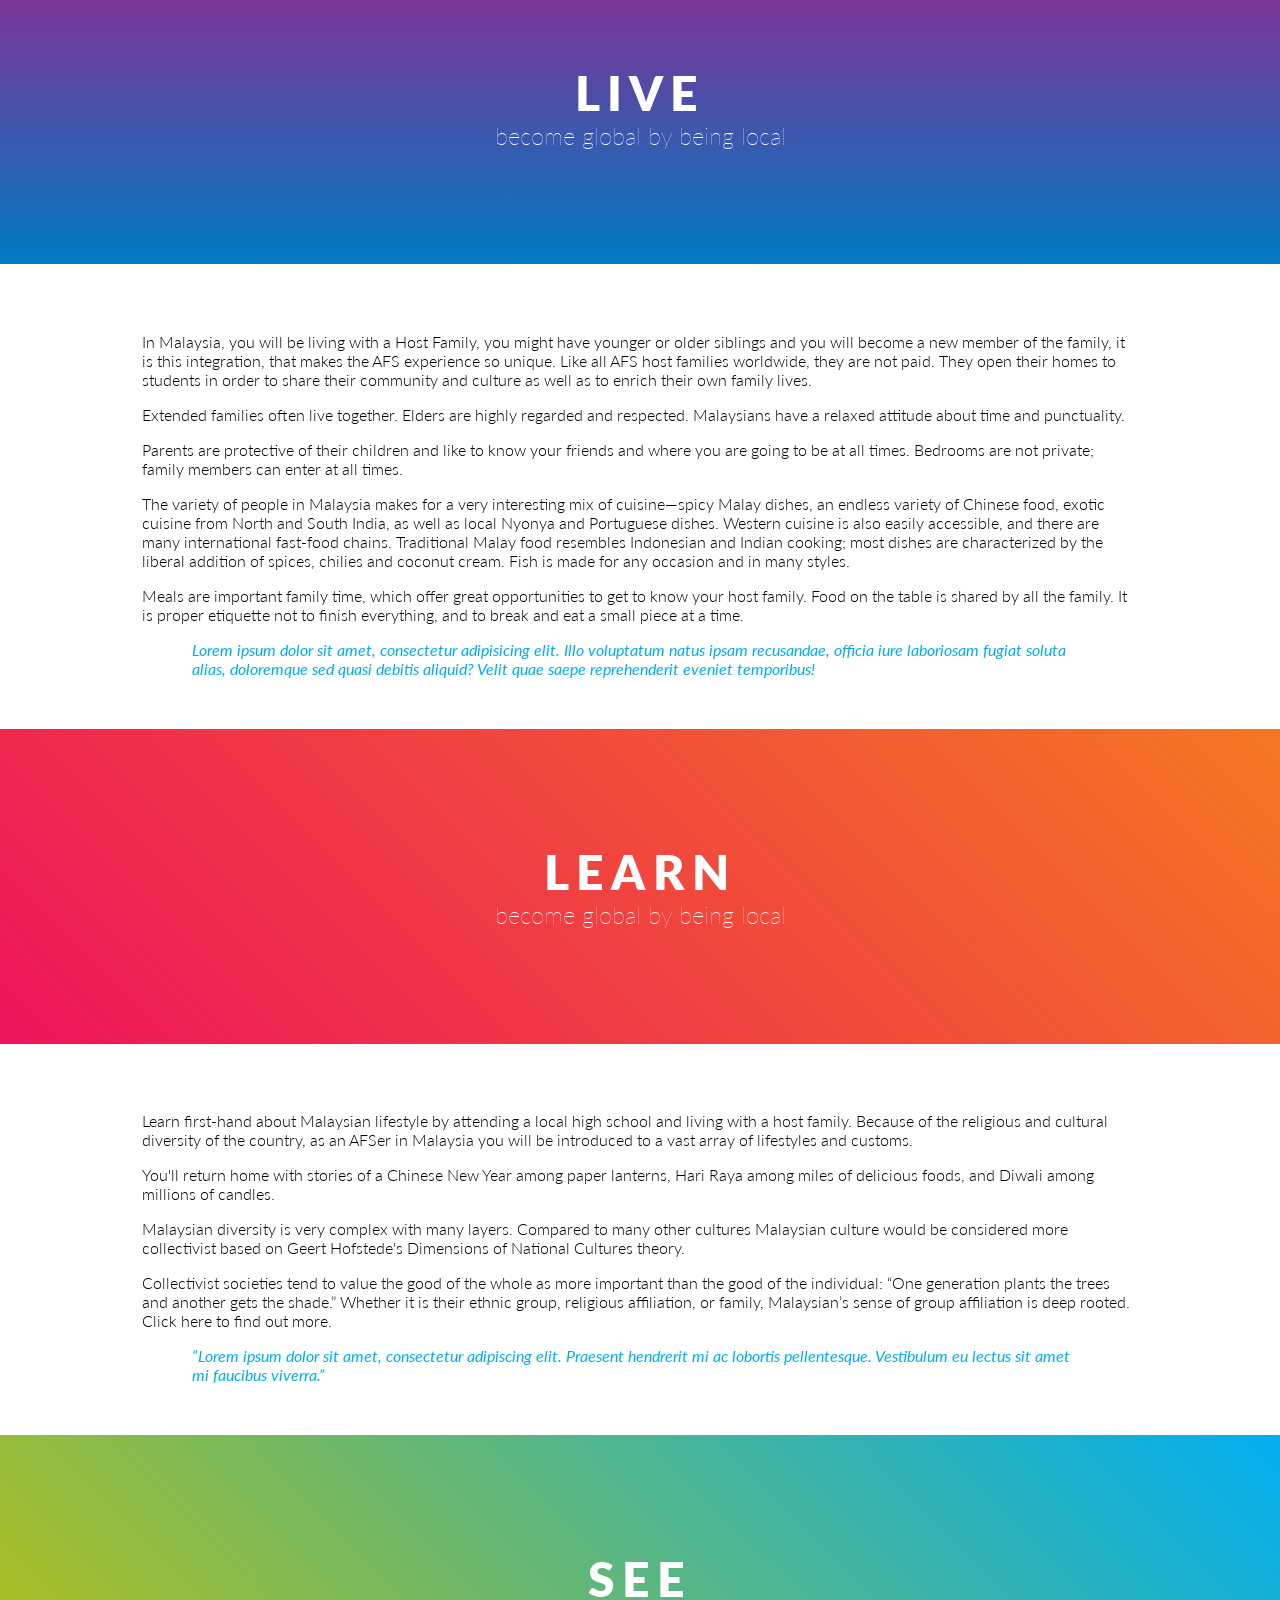
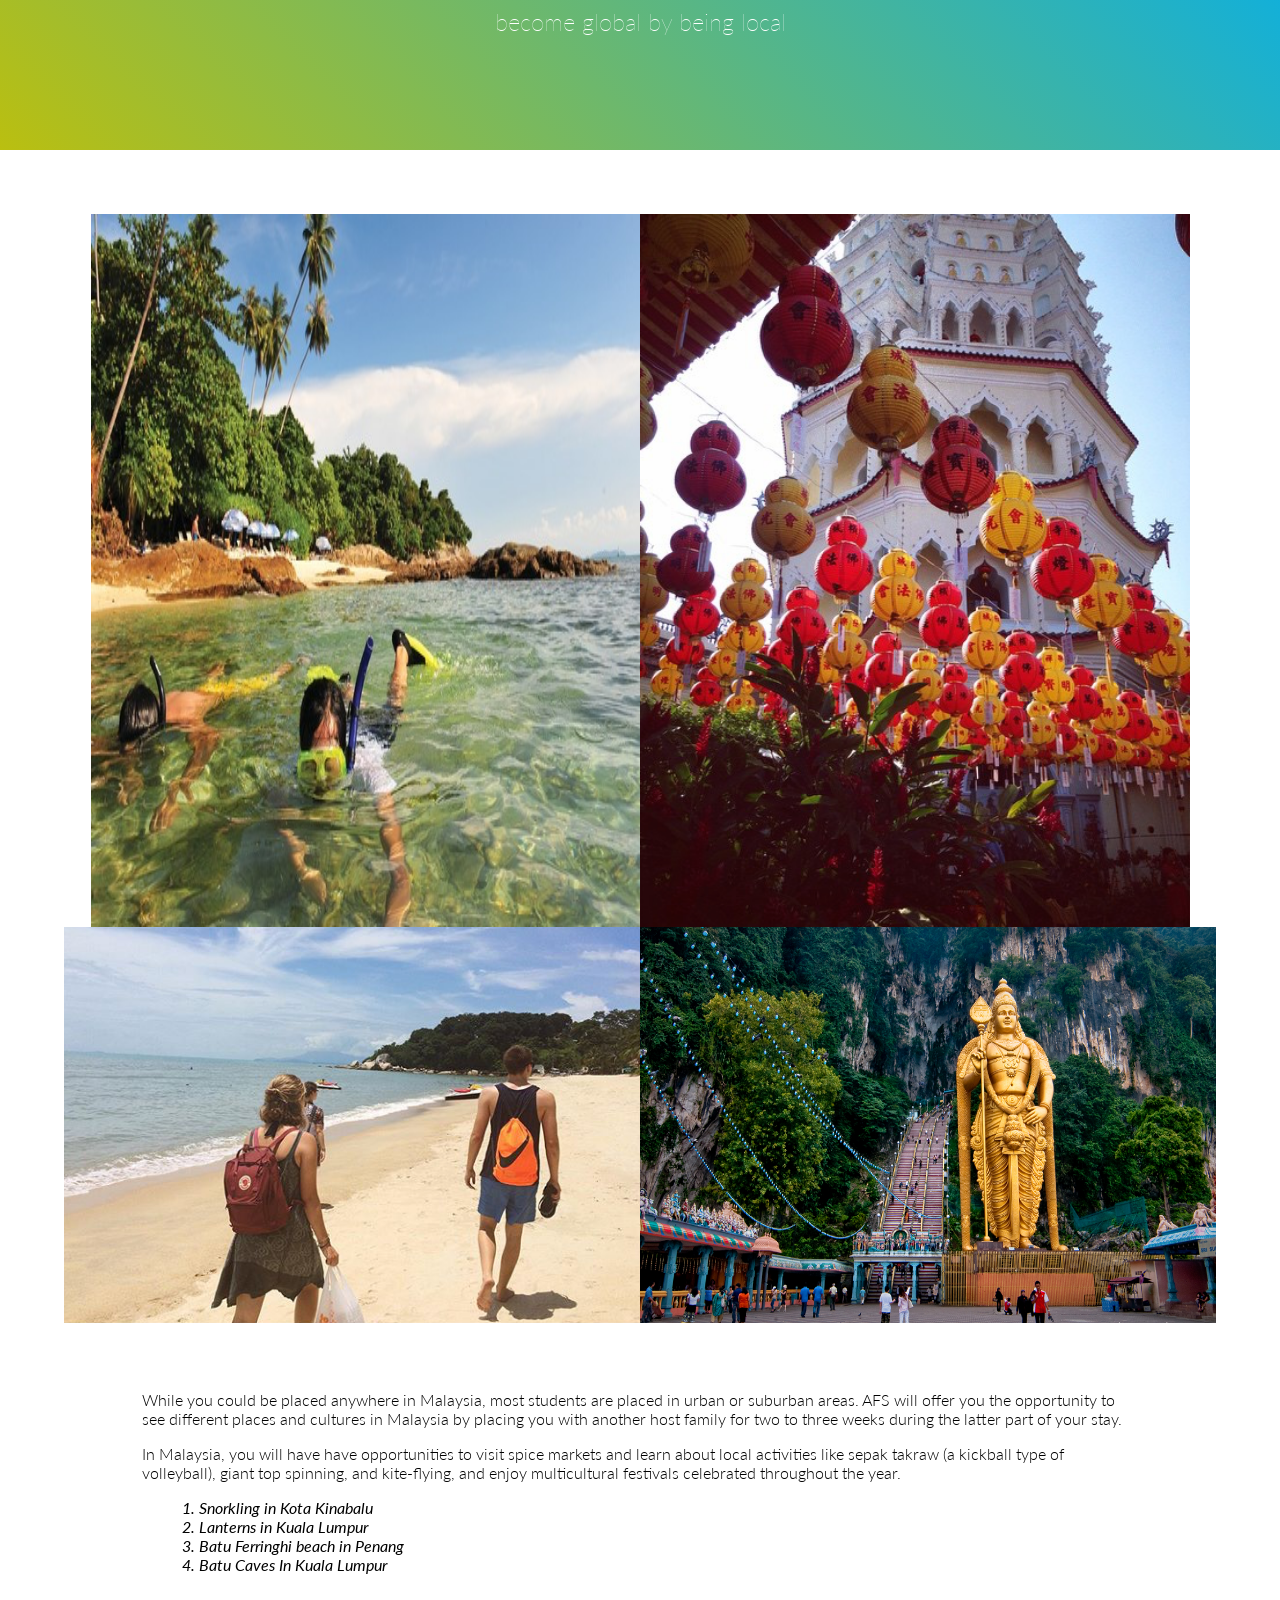
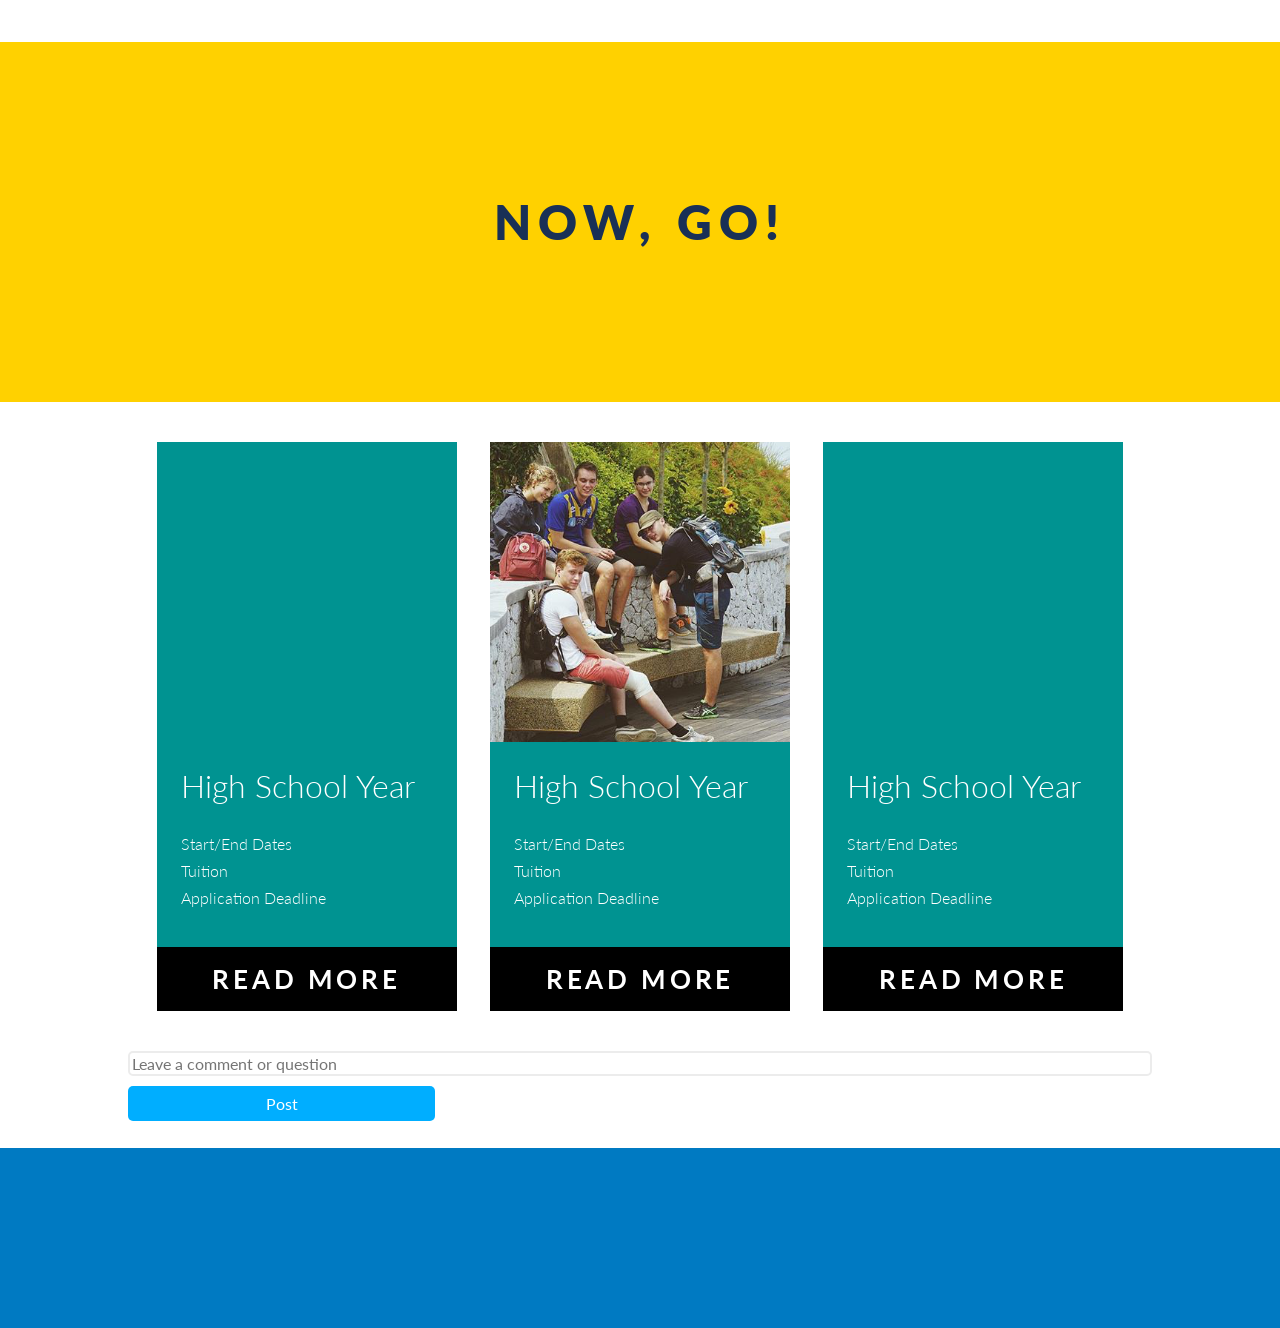
==== commit a971ac88: "404" ====
--- a/index.html
+++ b/index.html
@@ -14,28 +14,30 @@
 
 <body id="top">
   <header class="main-hero container">
-    <video autoplay loop poster="polina.jpg" id="heroVideo">
-      <source src="assets/video_1.webm" type="video/webm">
-      <source src="assets/video_1.mp4" type="video/mp4">
-    </video>
-    <div class="headerContent">
-      <div id="nav" class="nav container">
-        <div class="logo">
-          <img src="assets/logo-05.png" alt="logo" />
+    <div class="mainHeroWrap container">
+      <video autoplay loop muted poster="../assets/." id="heroVideo">
+        <source src="assets/video_1.mp4" type="video/mp4">
+      </video>
+      <div class="headerContent">
+        <div id="nav" class="nav container">
+          <div class="logo">
+            <img src="assets/logo-05.png" alt="logo" />
+          </div>
+          <div class="nav-buttons container">
+            <a href="#live">LIVE</a>
+            <a href="#learn">LEARN</a>
+            <a href="#see">SEE</a>
+            <a href="#top" id="arrowTop" class="arrow-top">
+              <div class="arrowNav"></div>
+            </a>
+          </div>
         </div>
-        <div class="nav-buttons container">
-          <a href="#live">LIVE</a>
-          <a href="#learn">LEARN</a>
-          <a href="#see">SEE</a>
-          <a href="#top" id="arrowTop" class="arrow-top">
-            <div class="arrowNav"></div>
-          </a>
+        <div class="hero-name-wrap">
+          <h1 class="country hero-name">MALAYSIA</h1>
+          <h2 class="tagline">the heart of Asia</h2>
         </div>
       </div>
-      <div class="hero-name-wrap">
-        <h1 class="country hero-name">MALAYSIA</h1>
-        <h2 class="tagline">the heart of Asia</h2>
-      </div>
+
   </header>
   <main>
     <section class="Description content container">
--- a/css/style.css
+++ b/css/style.css
@@ -148,6 +148,12 @@
   overflow: hidden;
 }
 
+.mainHeroWrap {
+  background: linear-gradient(rgba(237, 20, 91, 0.5), rgba(244, 119, 34, 0.5));
+  height: 100vh;
+  overflow: hidden;
+}
+
 .live-hero-wrap {
   background: linear-gradient(#92278f, #007ac2);
 }
@@ -216,7 +222,7 @@
 }
 
 .map {
-  width: 50%;
+  width: 100%;
 }
 
 .map img {
@@ -224,7 +230,7 @@
 }
 
 .nav {
-  flex-direction: row;
+  flex-direction: column;
   width: 100%;
   overflow: hidden;
   z-index: 10000;
@@ -427,7 +433,7 @@
   min-width: 100%;
   min-height: 100%;
   width: auto;
-  height: auto;
+  height: 10vh;
   z-index: -100;
   -webkit-transform: translateX(-50%) translateY(-50%);
   transform: translateX(-50%) translateY(-50%);
@@ -451,8 +457,16 @@
 
 /* MEDIA QUERIES */
 @media screen and (max-width: 745px) {
+  #heroVideo {
+    display: none;
+  }
   .main-hero {
-    background: linear-gradient(#ed145b, #f47722);
+    overflow: hidden;
+    background-image: url("../assets/beach.png");
+    background-size: cover;
+    background-attachment: fixed;
+    background-repeat: no-repeat;
+    background-position: center;
   }
   .headerContent {
     background-image: url("../assets/towers-05.png");
@@ -462,6 +476,9 @@
     background-position: bottom right;
     overflow: hidden;
   }
+  .nav {
+    flex-direction: row;
+  }
 }
 
 @media screen and (min-width: 745px) {
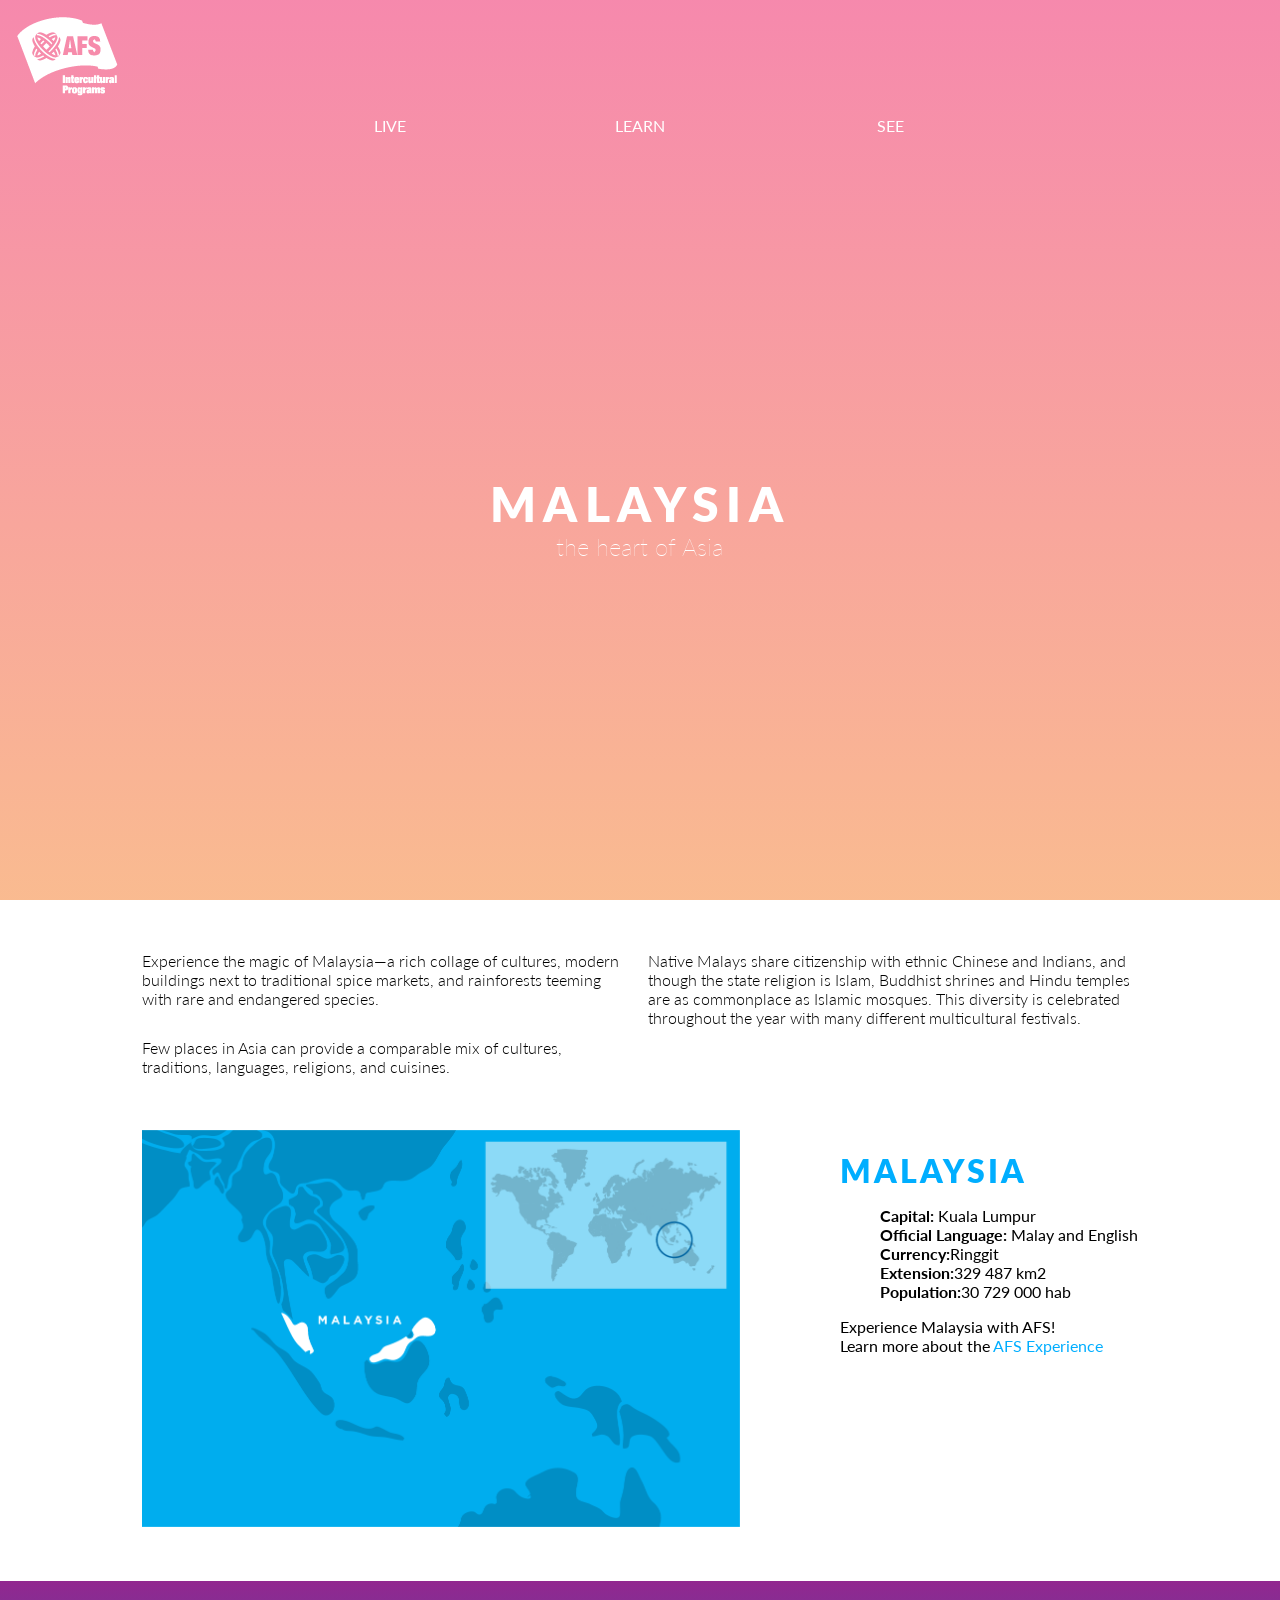
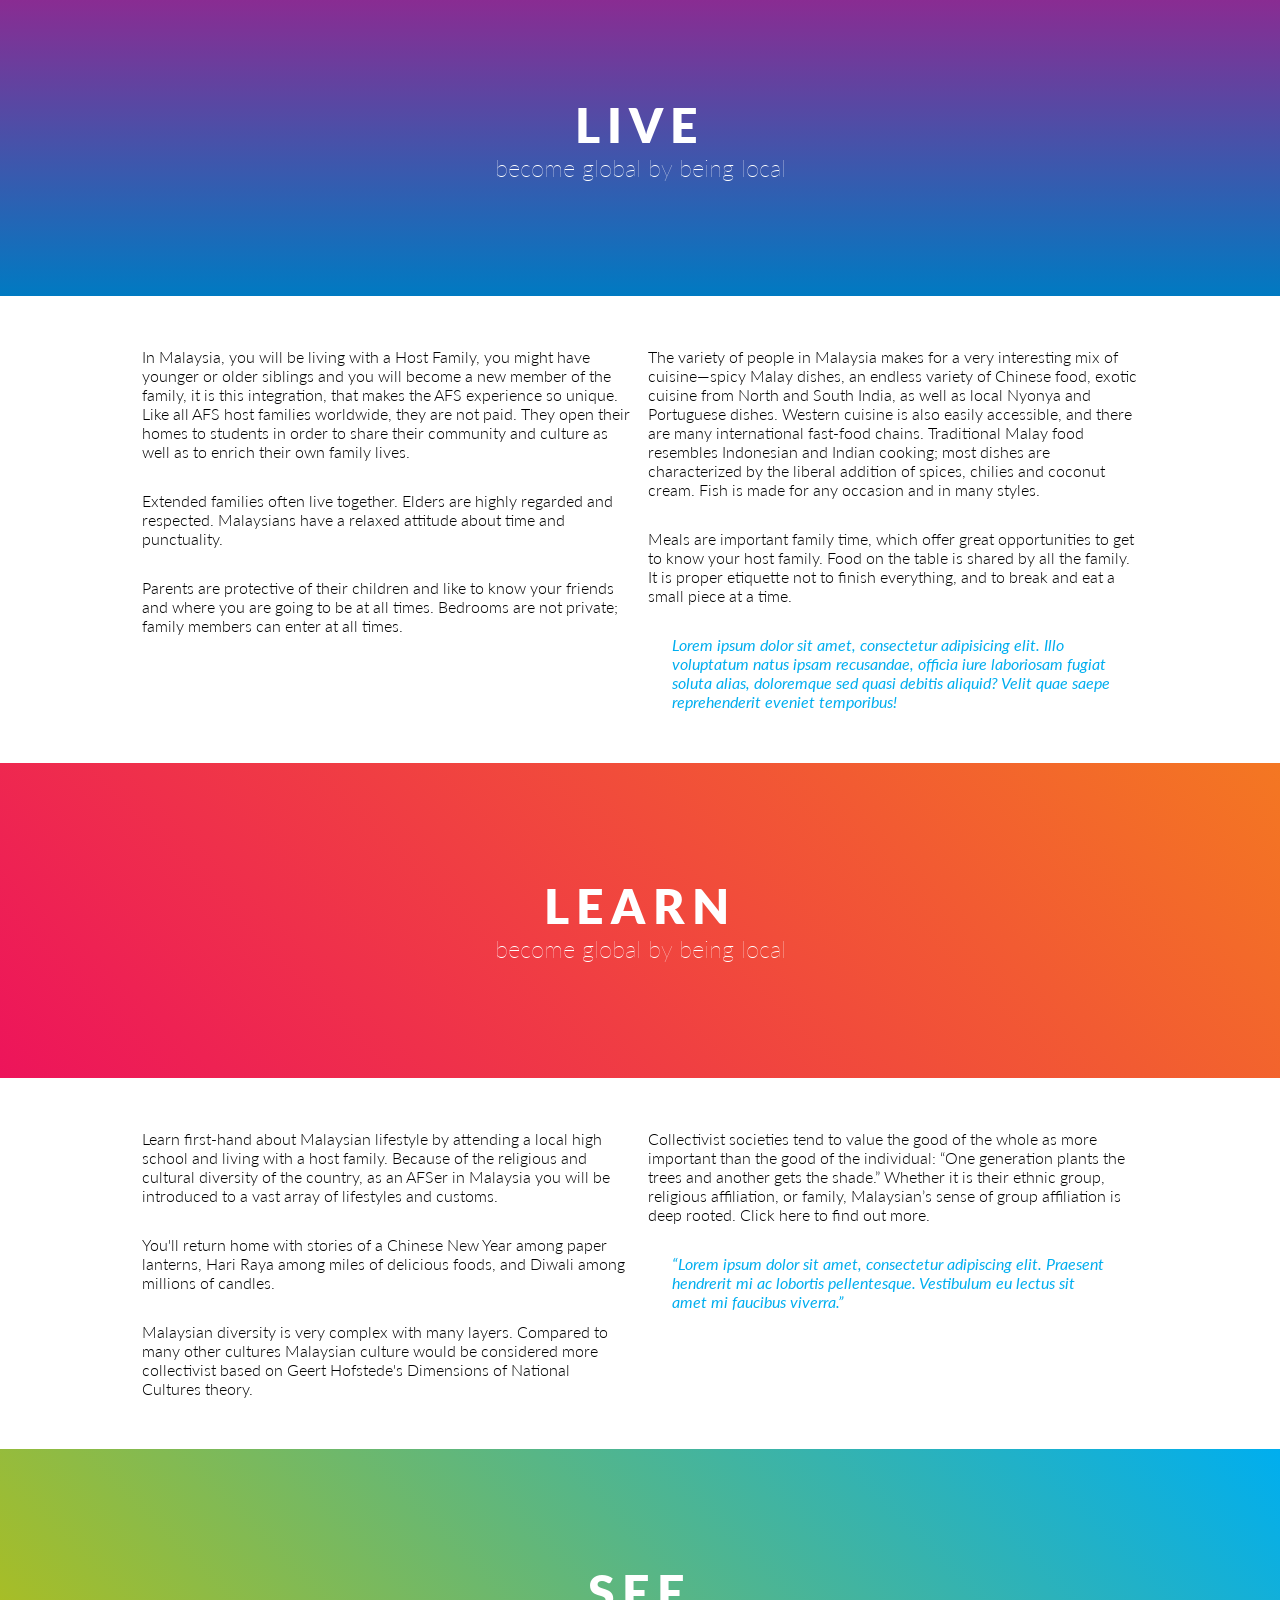
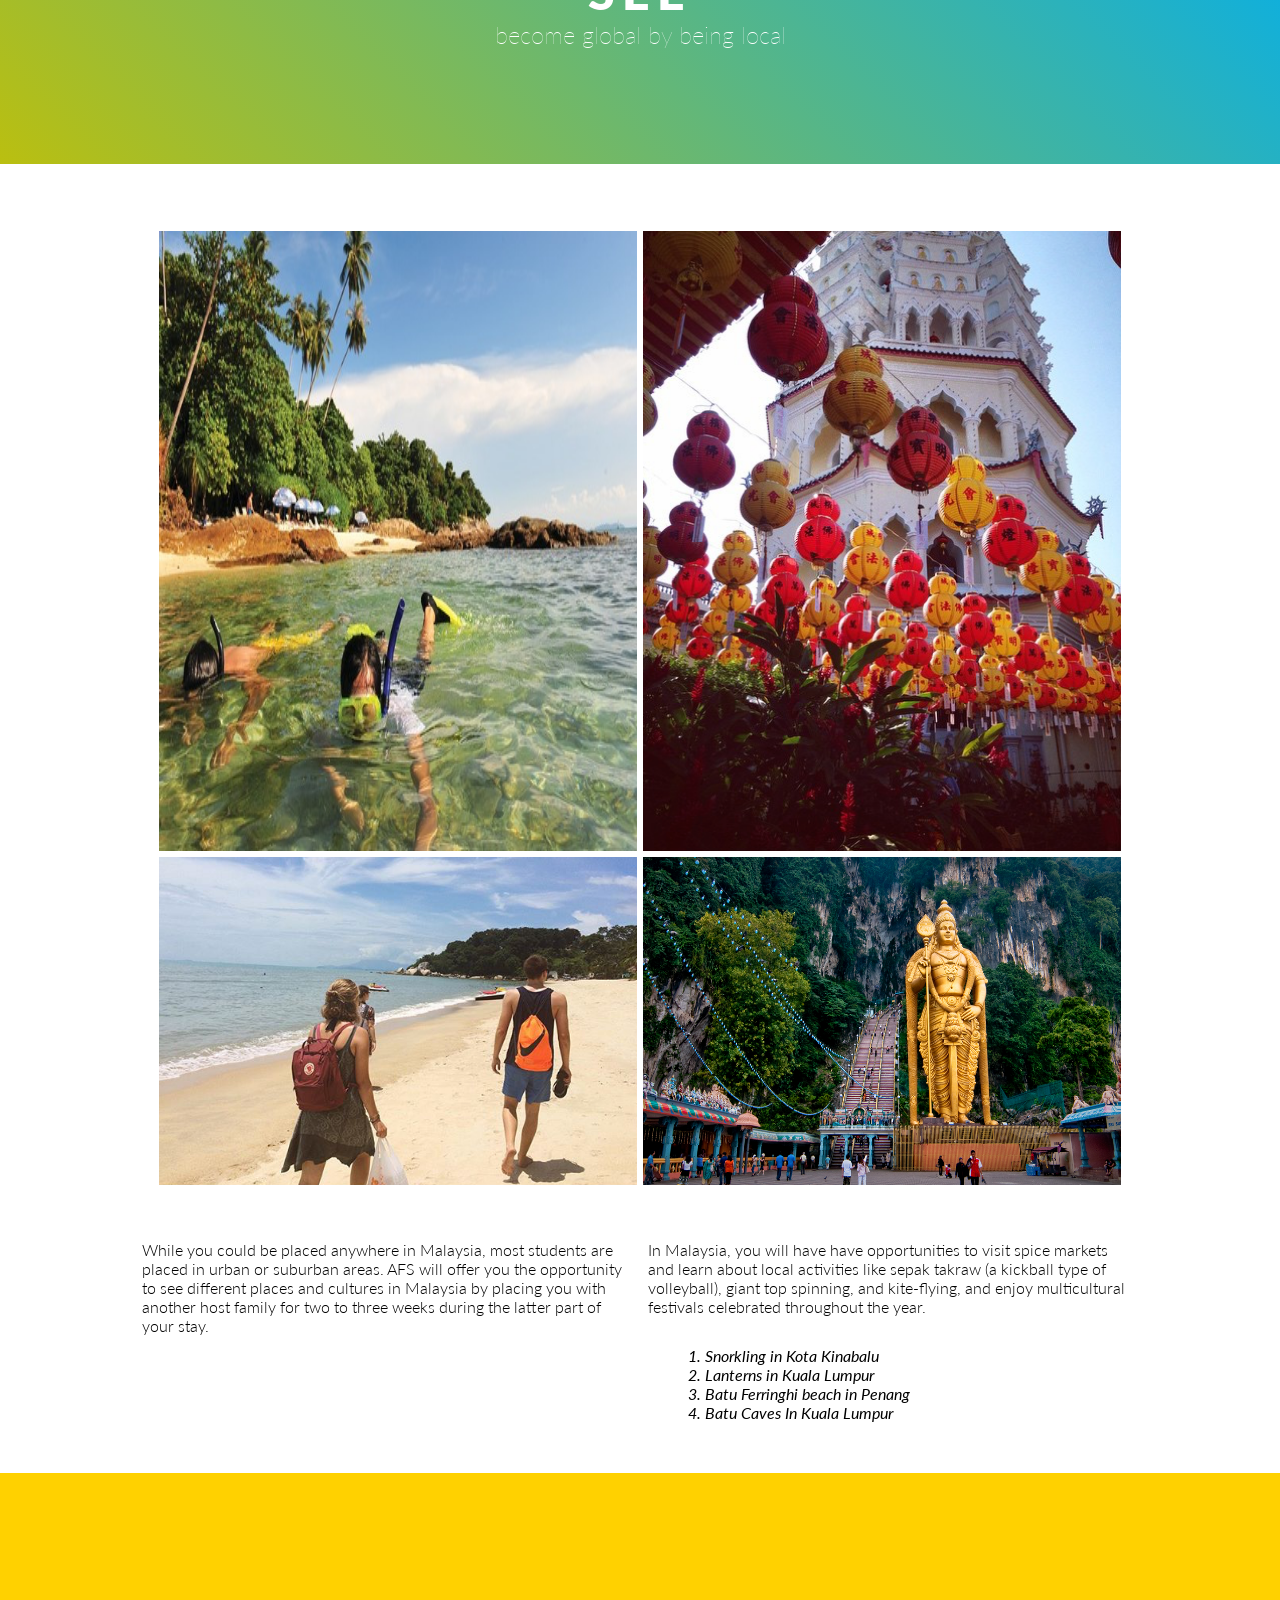
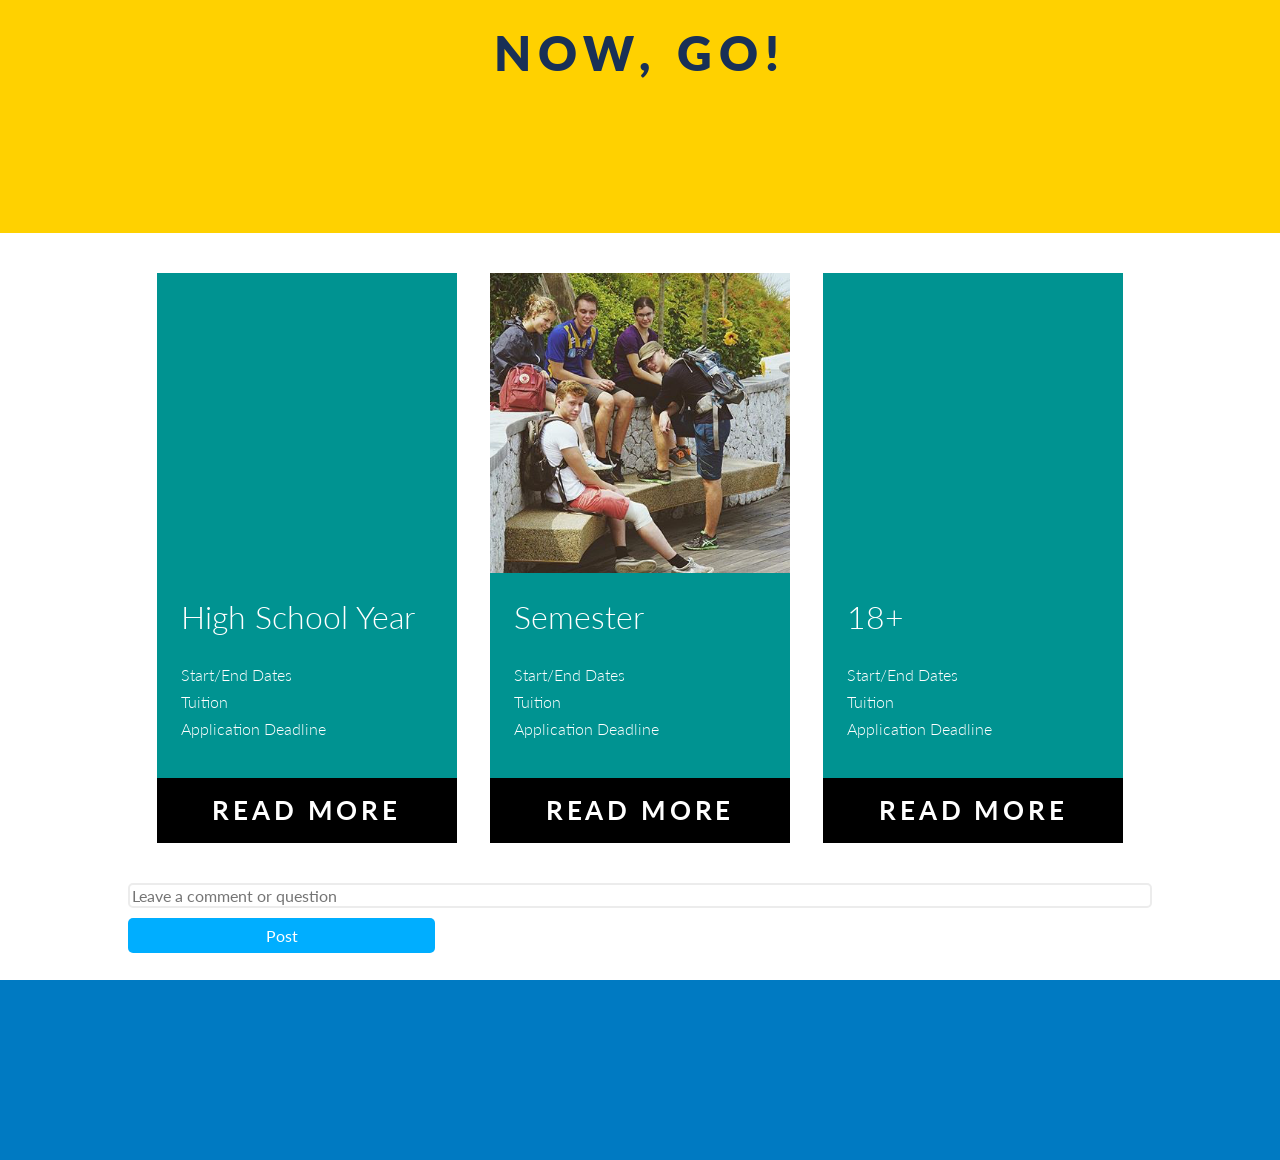
==== commit dc61b5cd: "517" ====
--- a/index.html
+++ b/index.html
@@ -40,8 +40,8 @@
 
   </header>
   <main>
-    <section class="Description content container">
-      <div class="descriptionText">
+    <section class="Description container">
+      <div class="descriptionText content">
         <p>Experience the magic of Malaysia—a rich collage of cultures, modern buildings next to traditional spice markets, and rainforests teeming with rare and endangered species.</p>
         <p>Few places in Asia can provide a comparable mix of cultures, traditions, languages, religions, and cuisines. </p>
         <p>Native Malays share citizenship with ethnic Chinese and Indians, and though the state religion is Islam, Buddhist shrines and Hindu temples are as commonplace as Islamic mosques. This diversity is celebrated throughout the year with many different
@@ -157,7 +157,7 @@
       <div class="program-cards container">
         <div class="program-hero ph2"></div>
         <div class="program-info">
-          <h1>High School Year</h1>
+          <h1>Semester</h1>
           <ul>
             <li>Start/End Dates</li>
             <li>Tuition</li>
@@ -171,7 +171,7 @@
       <div class="program-cards container">
         <div class="program-hero ph3"></div>
         <div class="program-info">
-          <h1>High School Year</h1>
+          <h1>18+</h1>
           <ul>
             <li>Start/End Dates</li>
             <li>Tuition</li>
--- a/css/style.css
+++ b/css/style.css
@@ -1,507 +1 @@
-* {
-  font-family: 'Lato', sans-serif;
-  box-sizing: border-box;
-  overflow: auto;
-}
-
-html,
-body {
-  max-width: 100%;
-  overflow-x: hidden;
-}
-
-.arrow-box {
-  height: auto;
-  background: linear-gradient(rgba(0, 0, 0, 0.3), rgba(0, 0, 0, 0.3));
-  height: 3%;
-}
-
-.arrow-down {
-  width: 0;
-  height: 0;
-  border-left: 10px solid transparent;
-  border-right: 10px solid transparent;
-  border-top: 10px solid #f47722;
-  z-index: 300;
-  margin: auto;
-}
-
-.arrow-top {
-  display: none;
-  width: 0;
-}
-
-.arrowNav {
-  width: 0;
-  height: 0;
-  border-left: 10px solid transparent;
-  border-right: 10px solid transparent;
-  border-bottom: 10px solid white;
-  z-index: 10000;
-  margin: auto;
-}
-
-blockquote {
-  padding: 0 5%;
-  margin-left: auto;
-  margin-right: auto;
-  font-style: italic;
-  color: #00aeef;
-  margin: 0;
-}
-
-.comments {
-  margin: auto;
-  flex-direction: column;
-  width: 80%;
-}
-
-.comments button {
-  width: 30%;
-  padding: 8px;
-  background-color: #00aeff;
-  border-radius: 5px;
-  color: white;
-  border: 0;
-}
-
-.comments button:hover {
-  background-color: #007ac2;
-}
-
-.comments input {
-  border-radius: 5px;
-  border: 2px solid #ececec;
-  margin-bottom: 10px;
-}
-
-.comments input:focus {
-  border-radius: 3px solid #ececec;
-}
-
-.container {
-  -webkit-display: flex;
-  -moz-display: flex;
-  -ms-display: flex;
-  -o-display: flex;
-  display: flex;
-}
-
-.content {
-  margin: 0 8%;
-  padding: 4% 8%;
-}
-
-.content p {
-  font-weight: 300;
-}
-
-.country {
-  align-self: center;
-  font-size: 45px;
-  margin: 0;
-  letter-spacing: 0.15em;
-}
-
-.country-stats {
-  flex-direction: column;
-}
-
-.Description {
-  flex-direction: column;
-}
-
-footer {
-  width: 100%;
-  height: 20vh;
-  background-color: #007ac2;
-  margin-top: 3vh;
-}
-
-.hero {
-  color: white;
-  background-size: cover;
-  position: relative;
-  flex-direction: column;
-  align-items: center;
-  justify-content: center;
-}
-
-.hero h1 {
-  margin: 0;
-  font-weight: 800;
-  letter-spacing: 0.15em;
-}
-
-.hero-name {
-  font-size: 3em;
-  font-weight: 800;
-}
-
-.hero-name-wrap {
-  margin: auto;
-  text-align: center;
-}
-
-.hero-wrap {
-  height: 35vh;
-  overflow: hidden;
-}
-
-.mainHeroWrap {
-  background: linear-gradient(rgba(237, 20, 91, 0.5), rgba(244, 119, 34, 0.5));
-  height: 100vh;
-  overflow: hidden;
-}
-
-.live-hero-wrap {
-  background: linear-gradient(#92278f, #007ac2);
-}
-
-.live-hero {
-  background-image: url("../assets/food-05.png");
-  background-size: contain;
-  background-attachment: fixed;
-  background-repeat: no-repeat;
-  overflow: hidden;
-  z-index: 100;
-  height: 100%;
-}
-
-.learn-hero {
-  background-image: url("../assets/hand-05.png");
-  background-size: contain;
-  background-attachment: fixed;
-  background-repeat: no-repeat;
-  background-position: top left;
-  overflow: hidden;
-  z-index: 100;
-  height: 100%;
-}
-
-.learn-hero-wrap {
-  background: linear-gradient(45deg, #ed145b, #f47722);
-}
-
-.logo {
-  height: auto;
-  overflow: hidden;
-}
-
-.logo img {
-  max-width: 100%;
-  max-height: 100%;
-  padding: 15px;
-}
-
-/*.main-content {
-  flex-direction: column;
-  width: 100%;
-  height: 100%;
-  justify-content: space-between;
-  top: 0;
-  left: 0;
-  background-image: url('../assets/towers-05.png');
-  background-size: contain;
-  background-attachment: fixed;
-  background-repeat: no-repeat;
-  background-position: bottom right;
-  overflow: hidden;
-}*/
-.main-hero {
-  color: white;
-  top: 0;
-  right: 0;
-  bottom: 0;
-  left: 0;
-  height: 100vh;
-  width: 100%;
-  background-size: cover;
-  flex-direction: column;
-  overflow: hidden;
-}
-
-.map {
-  width: 100%;
-}
-
-.map img {
-  width: 100%;
-}
-
-.nav {
-  flex-direction: column;
-  width: 100%;
-  overflow: hidden;
-  z-index: 10000;
-  position: relative;
-}
-
-.navScroll {
-  position: fixed;
-  flex-direction: row;
-  top: 0;
-  left: 0;
-  width: 100%;
-  overflow: hidden;
-  height: 5%;
-  z-index: 100000;
-  justify-content: center;
-  background: linear-gradient(rgba(0, 0, 0, 0.5), rgba(0, 0, 0, 0.5));
-}
-
-.navScroll .logo {
-  display: none;
-}
-
-.nav ul {
-  padding: 0;
-  margin: 0;
-}
-
-.nav-buttons {
-  flex-direction: row;
-  width: 100%;
-  max-width: 750px;
-  margin: auto;
-  justify-content: space-around;
-  overflow: hidden;
-  align-items: center;
-  z-index: 10000;
-}
-
-.nav-buttons a {
-  color: white;
-  text-decoration: none;
-  width: 100%;
-  height: 100%;
-  flex: auto;
-  text-align: center;
-  overflow: hidden;
-}
-
-.nowgo {
-  background: #ffd100;
-}
-
-.photo-gallery {
-  padding: 5%;
-  padding-bottom: 0;
-  width: 100%;
-  flex-wrap: wrap;
-  justify-content: center;
-  flex-direction: row;
-}
-
-.photo-gallery img {
-  height: 100%;
-  width: 100%;
-}
-
-.photo-row:first-child {
-  align-items: flex-end;
-}
-
-.photo-tags li {
-  font-style: italic;
-  font-weight: 400;
-}
-
-.ph1 {
-  background-image: url("../assets/program1.jpg");
-}
-
-.ph2 {
-  background-image: url("../assets/program2.png");
-}
-
-.ph3 {
-  background-image: url("../assets/program3.jpg");
-}
-
-.programs {
-  flex-direction: column;
-  max-width: 1000px;
-  margin: auto;
-  padding-top: 20px;
-  padding-bottom: 20px;
-}
-
-.program-info {
-  padding: 8%;
-}
-
-.program-info h1 {
-  font-weight: 300;
-  margin-top: 0;
-}
-
-.program-info ul {
-  padding: 0;
-  font-weight: 300;
-}
-
-.program-info li {
-  padding-top: 8px;
-  overflow: hidden;
-}
-
-.program-cards {
-  background-color: #009391;
-  color: white;
-  flex-direction: column;
-  width: 300px;
-  margin: 20px auto;
-}
-
-.program-hero {
-  height: 300px;
-  background-size: cover;
-  background-position: center;
-  width: 300px;
-}
-
-.program-more {
-  background-color: black;
-  font-weight: 800;
-  font-size: 0.8em;
-  text-align: center;
-  letter-spacing: 0.3em;
-  color: white;
-  text-decoration: none;
-}
-
-.program-more:hover {
-  background-color: #008345;
-}
-
-.see-hero {
-  background-image: url("../assets/flower-05.png");
-  background-size: contain;
-  background-attachment: fixed;
-  background-repeat: no-repeat;
-  overflow: hidden;
-  z-index: 100;
-  height: 100%;
-}
-
-.see-hero-wrap {
-  background: linear-gradient(45deg, #babf10, #00aeef);
-}
-
-.stats h1 {
-  color: #00aeff;
-  font-weight: 800;
-  letter-spacing: 0.1em;
-  margin-bottom: 0;
-}
-
-.stats a {
-  text-decoration: none;
-  color: #00aeff;
-}
-
-.tagline {
-  align-self: center;
-  margin: 0;
-  font-weight: 100;
-}
-
-.texture {
-  background: url("../assets/texture-05.png");
-  background-attachment: fixed;
-  background-position: center;
-  text-align: center;
-  background-size: cover;
-  height: 40vh;
-  width: 100%;
-  max-width: 1280px;
-  justify-content: center;
-  align-items: center;
-}
-
-.texture h1 {
-  color: #193056;
-}
-
-/**** videoBackground ****/
-#heroVideo {
-  z-index: -1000;
-  position: absolute;
-  top: 50%;
-  left: 50%;
-  min-width: 100%;
-  min-height: 100%;
-  width: auto;
-  height: 10vh;
-  z-index: -100;
-  -webkit-transform: translateX(-50%) translateY(-50%);
-  transform: translateX(-50%) translateY(-50%);
-  background: linear-gradient(rgba(237, 20, 91, 0.3), rgba(244, 119, 34, 0.3));
-  background-size: cover;
-}
-
-.headerContent {
-  display: flex;
-  justify-content: space-between;
-  flex-direction: column;
-  height: 100%;
-  width: 100%;
-  overflow: hidden;
-  /*  top: 50%;
-  left: 50%;
-  min-width: 100%;
-  min-height: 100%;*/
-  z-index: 1000;
-}
-
-/* MEDIA QUERIES */
-@media screen and (max-width: 745px) {
-  #heroVideo {
-    display: none;
-  }
-  .main-hero {
-    overflow: hidden;
-    background-image: url("../assets/beach.png");
-    background-size: cover;
-    background-attachment: fixed;
-    background-repeat: no-repeat;
-    background-position: center;
-  }
-  .headerContent {
-    background-image: url("../assets/towers-05.png");
-    background-size: contain;
-    background-attachment: fixed;
-    background-repeat: no-repeat;
-    background-position: bottom right;
-    overflow: hidden;
-  }
-  .nav {
-    flex-direction: row;
-  }
-}
-
-@media screen and (min-width: 745px) {
-  .content {
-    max-width: 1200px;
-    margin: auto;
-  }
-  .Description .descriptionText {
-    column-count: 2;
-  }
-  .Description .country-stats {
-    flex-direction: row;
-    justify-content: space-around;
-    margin-top: 20px;
-  }
-  .Description .country-stats .map {
-    width: 60%;
-  }
-}
-
-@media screen and (min-width: 480px) {
-  .programs {
-    flex-direction: row;
-    flex-wrap: wrap;
-  }
-}
+*{font-family:'Lato', sans-serif;box-sizing:border-box;overflow:auto}html,body{max-width:100%;overflow-x:hidden}p{margin-top:0px;margin-bottom:30px}.arrow-box{height:auto;background:-webkit-linear-gradient(rgba(0,0,0,0.3), rgba(0,0,0,0.3));background:linear-gradient(rgba(0,0,0,0.3), rgba(0,0,0,0.3));height:3%}.arrow-down{width:0;height:0;border-left:10px solid transparent;border-right:10px solid transparent;border-top:10px solid #f47722;z-index:300;margin:auto}.arrow-top{display:none;width:0}.arrowNav{width:0;height:0;border-left:10px solid transparent;border-right:10px solid transparent;border-bottom:10px solid white;z-index:10000;margin:auto}blockquote{padding:0 5%;margin-left:auto;margin-right:auto;font-style:italic;color:#00aeef;margin:0}.comments{margin:auto;-webkit-box-orient:vertical;-webkit-box-direction:normal;-webkit-flex-direction:column;-ms-flex-direction:column;flex-direction:column;width:80%}.comments button{width:30%;padding:8px;background-color:#00aeff;border-radius:5px;color:white;border:0}.comments button:hover{background-color:#007ac2}.comments input{border-radius:5px;border:2px solid #ececec;margin-bottom:10px}.comments input:focus{border-radius:3px solid #ececec}.container{-webkit-display:-webkit-box;-webkit-display:-webkit-flex;-moz-display:flex;-ms-display:-ms-flexbox;-o-display:flex;display:-webkit-box;display:flex}.content{margin:0 8%;padding:4% 8%}.content:first-child{margin-top:0}.content p{font-weight:300}.country{-webkit-align-self:center;-ms-flex-item-align:center;align-self:center;font-size:45px;margin:0;letter-spacing:0.15em}.country-stats{-webkit-box-orient:vertical;-webkit-box-direction:normal;-webkit-flex-direction:column;-ms-flex-direction:column;flex-direction:column;padding:0 8% 4% 8%}.Description{-webkit-box-orient:vertical;-webkit-box-direction:normal;-webkit-flex-direction:column;-ms-flex-direction:column;flex-direction:column}footer{width:100%;height:20vh;background-color:#007ac2;margin-top:3vh}.hero{color:white;background-size:cover;position:relative;-webkit-box-orient:vertical;-webkit-box-direction:normal;-webkit-flex-direction:column;-ms-flex-direction:column;flex-direction:column;-webkit-box-align:center;-webkit-align-items:center;-ms-flex-align:center;align-items:center;-webkit-box-pack:center;-webkit-justify-content:center;-ms-flex-pack:center;justify-content:center}.hero h1{margin:0;font-weight:800;letter-spacing:0.15em}.hero-name{font-size:3em;font-weight:800}.hero-name-wrap{margin:auto;text-align:center}.hero-wrap{height:35vh;overflow:hidden}.mainHeroWrap{background:-webkit-linear-gradient(rgba(237,20,91,0.5), rgba(244,119,34,0.5));background:linear-gradient(rgba(237,20,91,0.5), rgba(244,119,34,0.5));height:100vh;overflow:hidden}.live-hero-wrap{background:-webkit-linear-gradient(#92278f, #007ac2);background:linear-gradient(#92278f, #007ac2)}.live-hero{background-image:url("../assets/food-05.png");background-size:contain;background-attachment:fixed;background-repeat:no-repeat;overflow:hidden;z-index:100;height:100%}.learn-hero{background-image:url("../assets/hand-05.png");background-size:contain;background-attachment:fixed;background-repeat:no-repeat;background-position:top left;overflow:hidden;z-index:100;height:100%}.learn-hero-wrap{background:-webkit-linear-gradient(45deg, #ed145b, #f47722);background:linear-gradient(45deg, #ed145b, #f47722)}.logo{height:auto;overflow:hidden}.logo img{max-width:100%;max-height:100%;padding:15px}.main-hero{color:white;top:0;right:0;bottom:0;left:0;height:100vh;width:100%;background-size:cover;-webkit-box-orient:vertical;-webkit-box-direction:normal;-webkit-flex-direction:column;-ms-flex-direction:column;flex-direction:column;overflow:hidden}.map{width:100%}.map img{width:100%}.nav{-webkit-box-orient:vertical;-webkit-box-direction:normal;-webkit-flex-direction:column;-ms-flex-direction:column;flex-direction:column;width:100%;overflow:hidden;z-index:10000;position:relative}.navScroll{position:fixed;-webkit-box-orient:horizontal;-webkit-box-direction:normal;-webkit-flex-direction:row;-ms-flex-direction:row;flex-direction:row;top:0;left:0;width:100%;overflow:hidden;height:5%;z-index:100000;-webkit-box-pack:center;-webkit-justify-content:center;-ms-flex-pack:center;justify-content:center;background:-webkit-linear-gradient(rgba(0,0,0,0.5), rgba(0,0,0,0.5));background:linear-gradient(rgba(0,0,0,0.5), rgba(0,0,0,0.5))}.navScroll .logo{display:none}.nav ul{padding:0;margin:0}.nav-buttons{-webkit-box-orient:horizontal;-webkit-box-direction:normal;-webkit-flex-direction:row;-ms-flex-direction:row;flex-direction:row;width:100%;max-width:750px;margin:auto;-webkit-justify-content:space-around;-ms-flex-pack:distribute;justify-content:space-around;overflow:hidden;-webkit-box-align:center;-webkit-align-items:center;-ms-flex-align:center;align-items:center;z-index:10000}.nav-buttons a{color:white;text-decoration:none;width:100%;height:100%;-webkit-box-flex:1;-webkit-flex:auto;-ms-flex:auto;flex:auto;text-align:center;overflow:hidden}.nowgo{background:#ffd100}.photo-gallery{padding:5%;padding-bottom:0;width:100%;-webkit-flex-wrap:wrap;-ms-flex-wrap:wrap;flex-wrap:wrap;-webkit-box-pack:center;-webkit-justify-content:center;-ms-flex-pack:center;justify-content:center;-webkit-box-orient:horizontal;-webkit-box-direction:normal;-webkit-flex-direction:row;-ms-flex-direction:row;flex-direction:row}.photo-gallery img{height:100%;width:100%}.photo-row{max-width:1200px;padding:0 8%}.photo-row img{border:solid white 3px}.photo-row:first-child{-webkit-box-align:end;-webkit-align-items:flex-end;-ms-flex-align:end;align-items:flex-end}.photo-tags li{font-style:italic;font-weight:400}.ph1{background-image:url("../assets/program1.jpg")}.ph2{background-image:url("../assets/program2.png")}.ph3{background-image:url("../assets/program3.jpg")}.programs{-webkit-box-orient:vertical;-webkit-box-direction:normal;-webkit-flex-direction:column;-ms-flex-direction:column;flex-direction:column;max-width:1000px;margin:auto;padding-top:20px;padding-bottom:20px}.program-info{padding:8%}.program-info h1{font-weight:300;margin-top:0}.program-info ul{padding:0;font-weight:300}.program-info li{padding-top:8px;overflow:hidden}.program-cards{background-color:#009391;color:white;-webkit-box-orient:vertical;-webkit-box-direction:normal;-webkit-flex-direction:column;-ms-flex-direction:column;flex-direction:column;width:300px;margin:20px auto}.program-hero{height:300px;background-size:cover;background-position:center;width:300px}.program-more{background-color:black;font-weight:800;font-size:0.8em;text-align:center;letter-spacing:0.3em;color:white;text-decoration:none}.program-more:hover{background-color:#008345}.see-hero{background-image:url("../assets/flower-05.png");background-size:contain;background-attachment:fixed;background-repeat:no-repeat;overflow:hidden;z-index:100;height:100%}.see-hero-wrap{background:-webkit-linear-gradient(45deg, #babf10, #00aeef);background:linear-gradient(45deg, #babf10, #00aeef)}.stats h1{color:#00aeff;font-weight:800;letter-spacing:0.1em;margin-bottom:0}.stats a{text-decoration:none;color:#00aeff}.tagline{-webkit-align-self:center;-ms-flex-item-align:center;align-self:center;margin:0;font-weight:100}.texture{background:url("../assets/texture-05.png");background-attachment:fixed;background-position:center;text-align:center;background-size:cover;height:40vh;width:100%;max-width:1280px;-webkit-box-pack:center;-webkit-justify-content:center;-ms-flex-pack:center;justify-content:center;-webkit-box-align:center;-webkit-align-items:center;-ms-flex-align:center;align-items:center}.texture h1{color:#193056}#heroVideo{z-index:-1000;position:absolute;top:50%;left:50%;min-width:100%;min-height:100%;z-index:-100;-webkit-transform:translateX(-50%) translateY(-50%);-ms-transform:translateX(-50%) translateY(-50%);transform:translateX(-50%) translateY(-50%);background-size:cover}.headerContent{display:-webkit-box;display:-webkit-flex;display:-ms-flexbox;display:flex;-webkit-box-pack:justify;-webkit-justify-content:space-between;-ms-flex-pack:justify;justify-content:space-between;-webkit-box-orient:vertical;-webkit-box-direction:normal;-webkit-flex-direction:column;-ms-flex-direction:column;flex-direction:column;height:100%;width:100%;overflow:hidden;z-index:1000}@media screen and (max-width: 745px){#heroVideo{display:none}.main-hero{overflow:hidden;background-image:url("../assets/beach.png");background-size:cover;background-attachment:fixed;background-repeat:no-repeat;background-position:center}.headerContent{background-image:url("../assets/towers-05.png");background-size:contain;background-attachment:fixed;background-repeat:no-repeat;background-position:bottom right;overflow:hidden}.nav{-webkit-box-orient:horizontal;-webkit-box-direction:normal;-webkit-flex-direction:row;-ms-flex-direction:row;flex-direction:row}}@media screen and (min-width: 745px){.content{max-width:1200px;margin:auto;-webkit-column-count:2;-moz-column-count:2;column-count:2}.country-stats{max-width:1200px;margin:auto;-webkit-box-orient:horizontal;-webkit-box-direction:normal;-webkit-flex-direction:row;-ms-flex-direction:row;flex-direction:row;-webkit-box-pack:justify;-webkit-justify-content:space-between;-ms-flex-pack:justify;justify-content:space-between;margin-top:-3px;padding-bottom:4%}.country-stats .stats{margin-left:20px}.country-stats .map{width:60%}}@media screen and (min-width: 480px){.programs{-webkit-box-orient:horizontal;-webkit-box-direction:normal;-webkit-flex-direction:row;-ms-flex-direction:row;flex-direction:row;-webkit-flex-wrap:wrap;-ms-flex-wrap:wrap;flex-wrap:wrap}}
